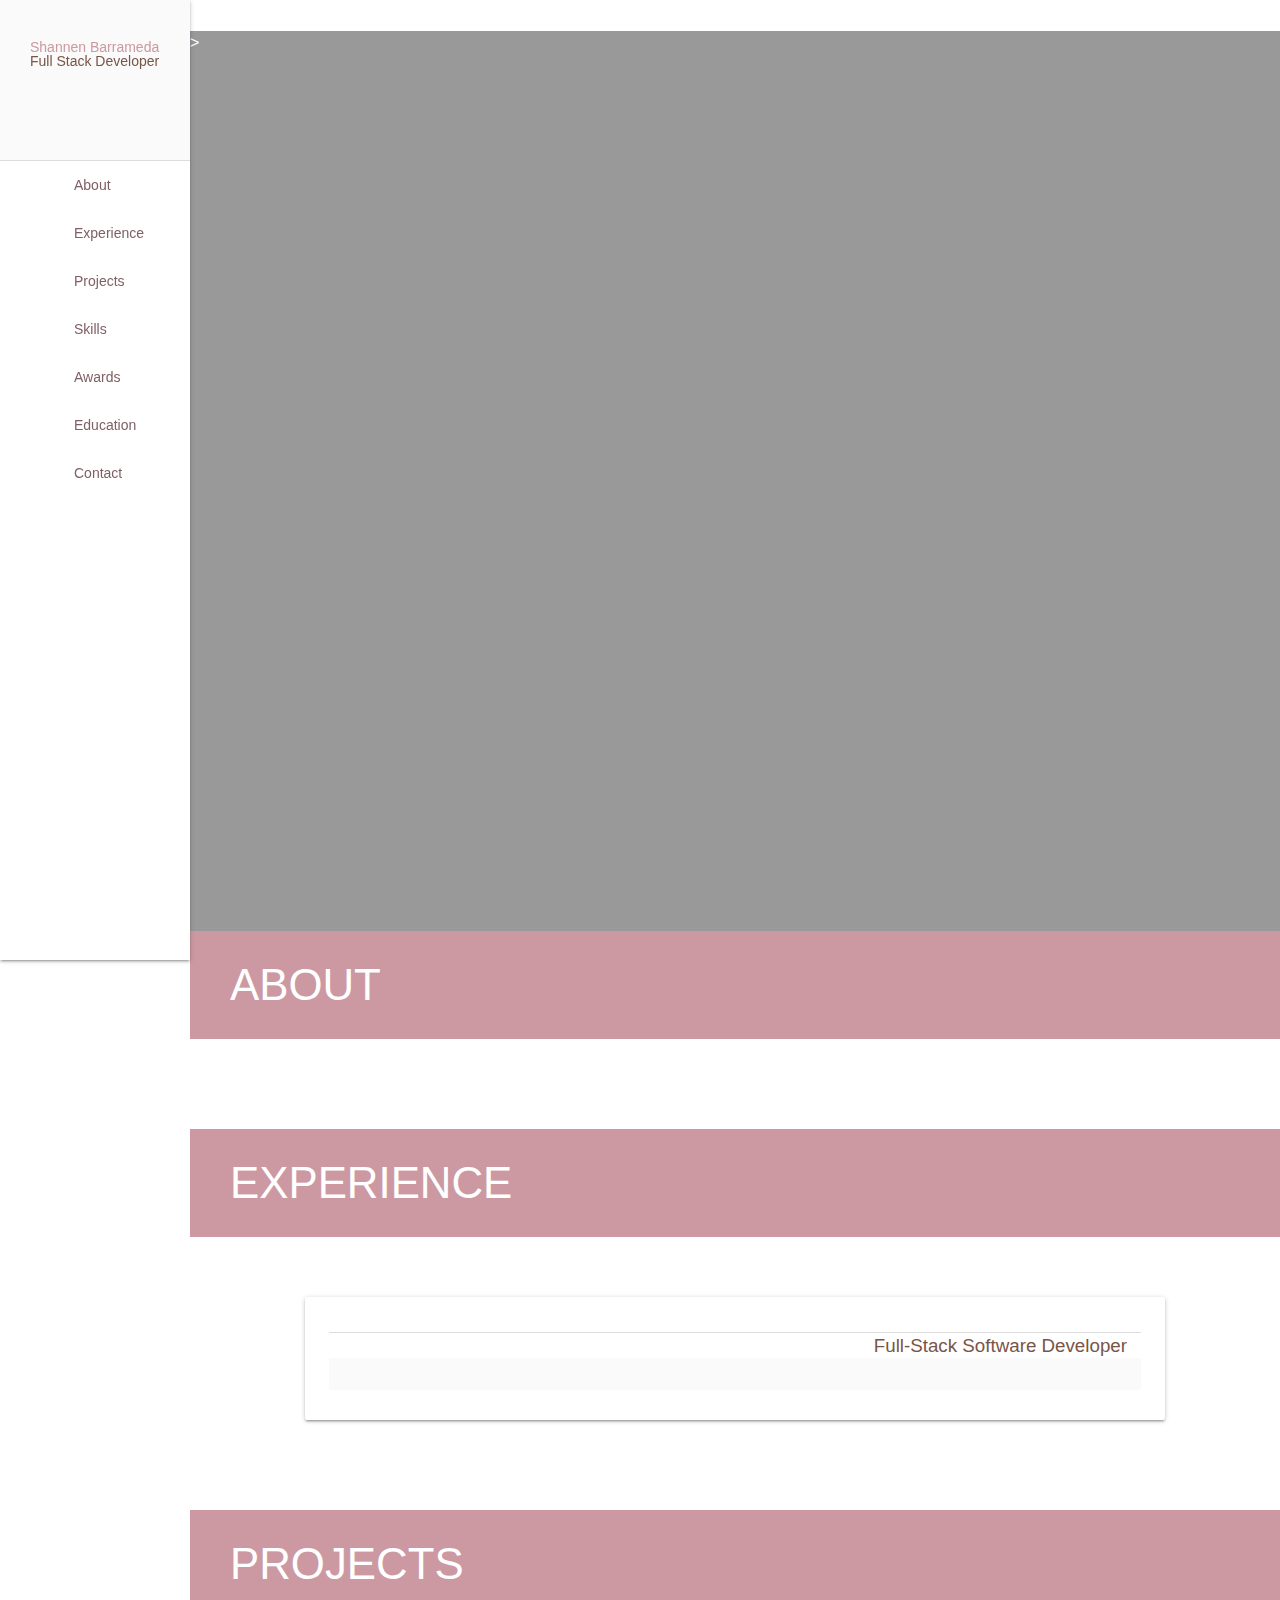
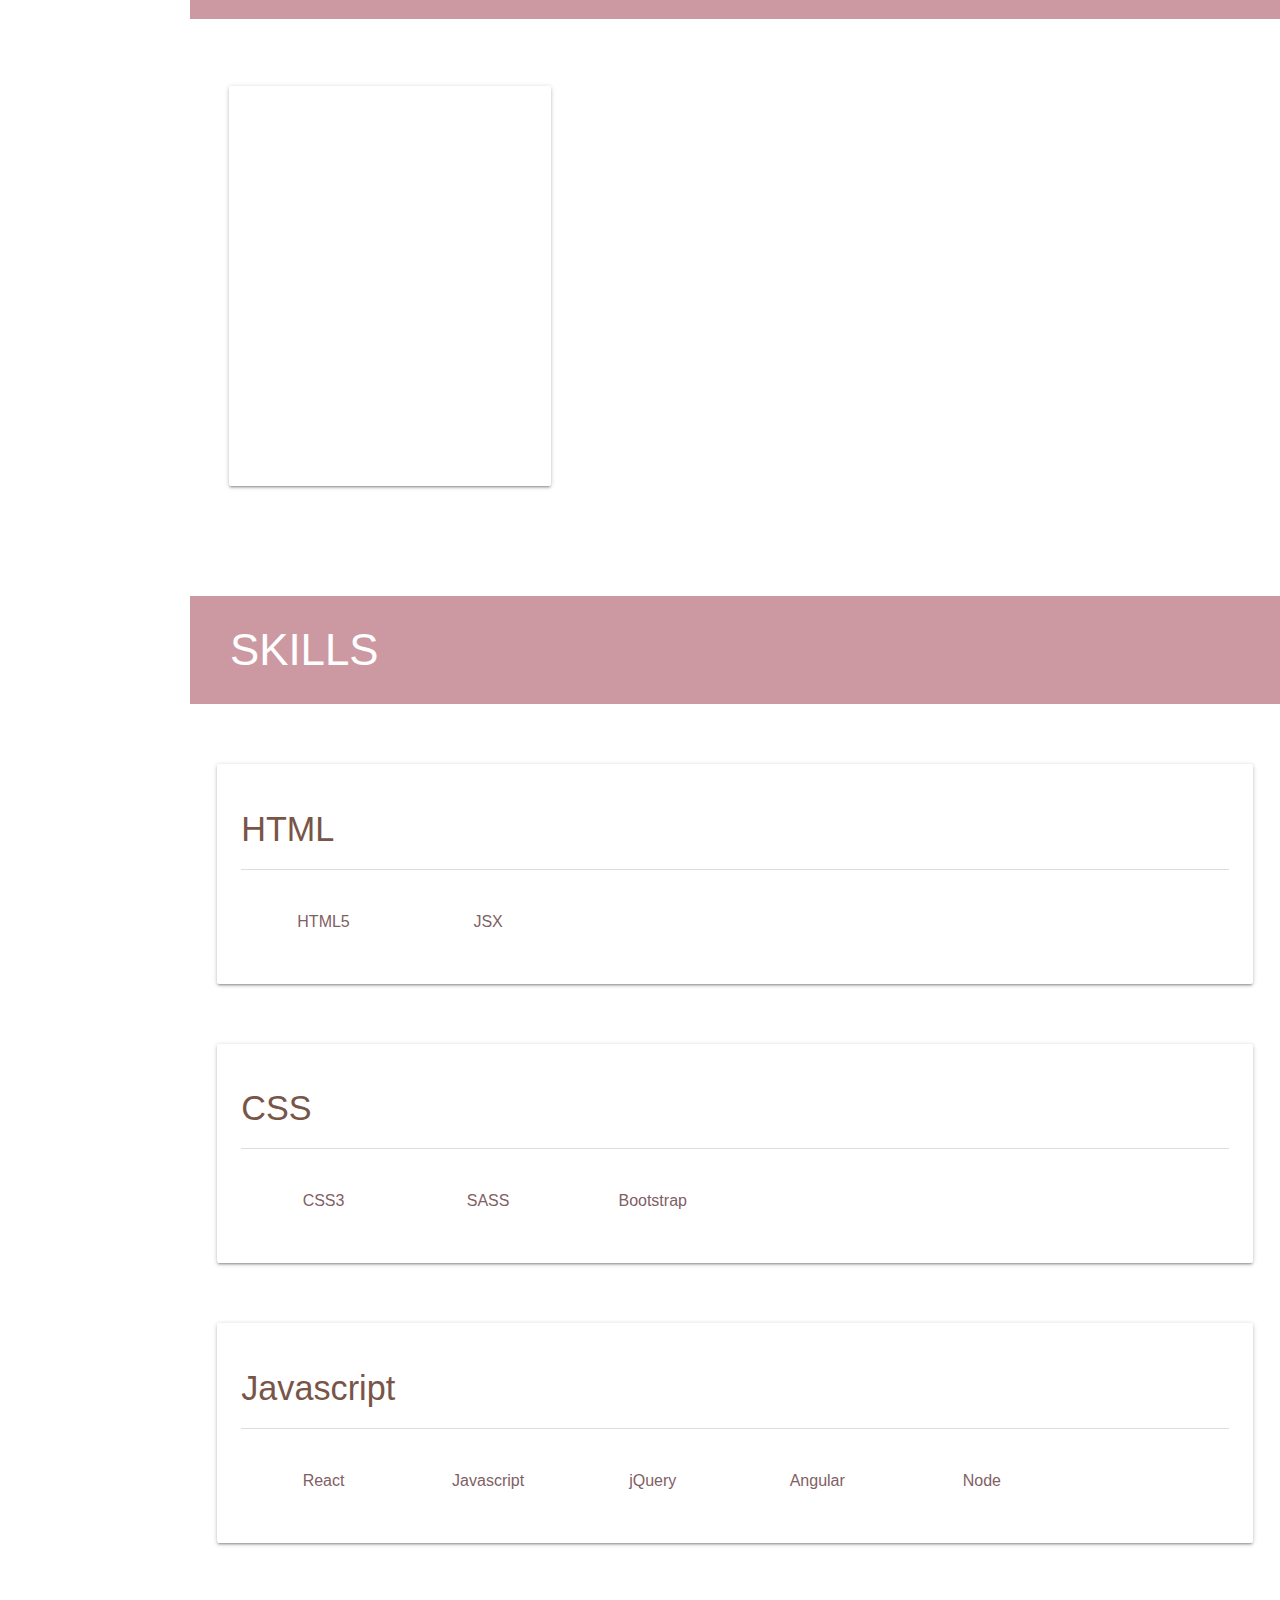
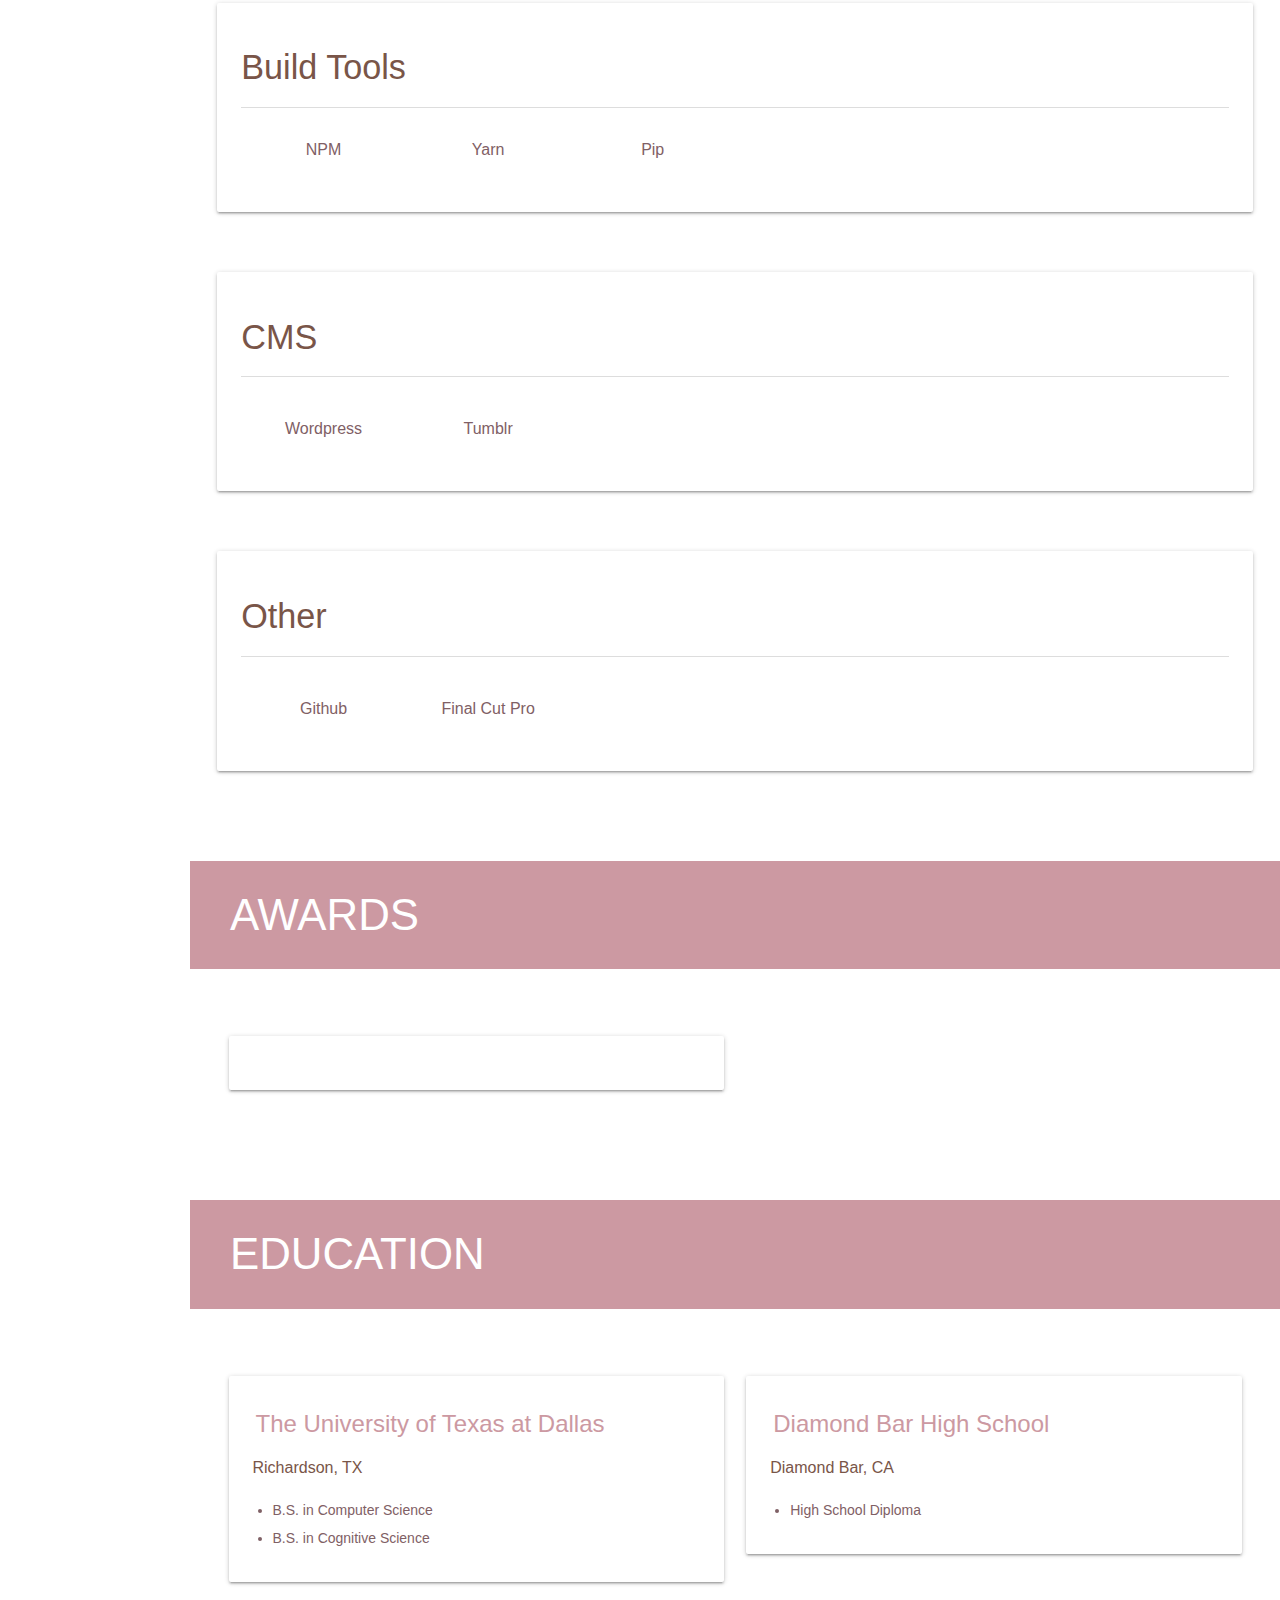
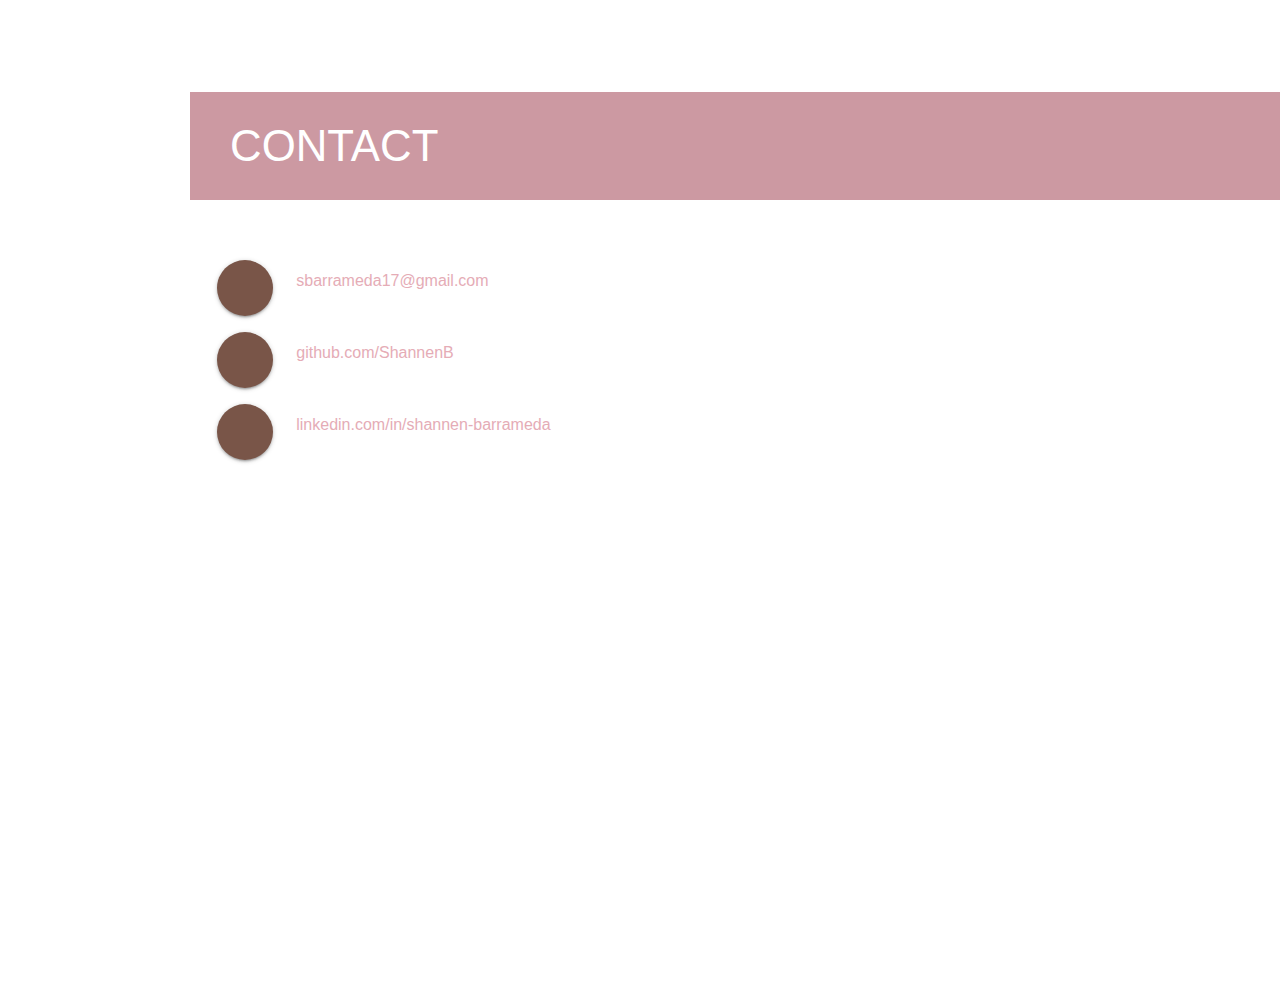
==== index.html @ f18ba818 "initial commit" ====
<!DOCTYPE html>
<html lang="en">
  <head>
    <meta charset="utf-8">
    <meta name="viewport" content="width=device-width initial-scale=1">
    <meta http-equiv="X-UA-Compatible" content="IE=edge">
    <!-- Materialize - Compiled and minified CSS-->
    <link rel="stylesheet" href="https://cdnjs.cloudflare.com/ajax/libs/materialize/1.0.0/css/materialize.min.css">
    <link href="https://fonts.googleapis.com/icon?family=Material+Icons" rel="stylesheet">
    <!-- Font Awesome Icon - CSS-->
    <script src="https://kit.fontawesome.com/8266e77d59.js"></script>
    <!-- Custom Styles-->
    <link rel="stylesheet" href="static/css/styles.css">
    <title>Shannen Barrameda | Full Stack Developer</title>
    <!-- Open Graph-->
    <meta property="og:locale" content="en_US">
    <meta property="og:type" content="website">
    <meta property="og:title" content="Shannen Barrameda | Full Stack Developer">
    <meta property="og:description" content="Welcome!">
    <meta property="og:url" content="shanb.me">
    <meta property="og:site_name" content="Shannen Barrameda | Full Stack Developer">
    <meta property="article:publisher" content="andrewborstein.com">
    <meta property="og:image" content="">
    <meta name="author" content="Shannen Barrameda">
    <meta name="description" content="Welcome!">
    <link rel="apple-touch-icon" sizes="57x57" href="static/img/favicon/apple-icon-57x57.png">
    <link rel="apple-touch-icon" sizes="60x60" href="static/img/favicon/apple-icon-60x60.png">
    <link rel="apple-touch-icon" sizes="72x72" href="static/img/favicon/apple-icon-72x72.png">
    <link rel="apple-touch-icon" sizes="76x76" href="static/img/favicon/apple-icon-76x76.png">
    <link rel="apple-touch-icon" sizes="114x114" href="static/img/favicon/apple-icon-114x114.png">
    <link rel="apple-touch-icon" sizes="120x120" href="static/img/favicon/apple-icon-120x120.png">
    <link rel="apple-touch-icon" sizes="144x144" href="static/img/favicon/apple-icon-144x144.png">
    <link rel="apple-touch-icon" sizes="152x152" href="static/img/favicon/apple-icon-152x152.png">
    <link rel="apple-touch-icon" sizes="180x180" href="static/img/favicon/apple-icon-180x180.png">
    <link rel="icon" type="image/png" sizes="192x192" href="static/img/favicon/android-icon-192x192.png">
    <link rel="icon" type="image/png" sizes="32x32" href="static/img/favicon/favicon-32x32.png">
    <link rel="icon" type="image/png" sizes="96x96" href="static/img/favicon/favicon-96x96.png">
    <link rel="icon" type="image/png" sizes="16x16" href="static/img/favicon/favicon-16x16.png">
    <link rel="manifest" href="static/img/favicon/manifest.json">
    <script src="https://cdnjs.cloudflare.com/ajax/libs/materialize/1.0.0/js/materialize.min.js"></script>
    <meta name="msapplication-TileColor" content="#ffffff">
    <meta name="msapplication-TileImage" content="static/img/favicon/ms-icon-144x144.png">
    <meta name="theme-color" content="#ffffff">
    <!--if lt IE 9script(src='//html5shim.googlecode.com/svn/trunk/html5.js')
    -->
    <meta name="robots" content="index, follow">
    <script>
        window.location.replace("#main");
    </script>
    
    <script>
      (function(i,s,o,g,r,a,m){i['GoogleAnalyticsObject']=r;i[r]=i[r]||function(){
      (i[r].q=i[r].q||[]).push(arguments)},i[r].l=1*new Date();a=s.createElement(o),
      m=s.getElementsByTagName(o)[0];a.async=1;a.src=g;m.parentNode.insertBefore(a,m)
      })(window,document,'script','//www.google-analytics.com/analytics.js','ga');
      ga('create', 'UA-39096633-2', 'auto');
      ga('send', 'pageview');
    </script>
    <meta name="google-site-verification" content="-3F1R8ekDXe8XFfCi7eIVfXOSWqlp_pWNQX2dfgKD4Y">
  </head>
  <body>
    <!-- Navigation Menu-->
    <nav class="hide-on-small-only">
      
      <ul id="slide-out" class="side-nav fixed sidenav sidenav-fixed" >
          <li class="logo"><a id="logo-container" aria-label="Navigate to the beginning of the page" href="#intro" class="brand-logo teal-text">
              <h1>Shannen Barrameda<span class="brown-text light">Full Stack Developer</span></h1></a></li>
        <li class="bold"><a href="#about"><i class="far fa-user"></i>About</a></li>
        <li class="bold"><a href="#experience"><i class="fas fa-briefcase"></i>Experience</a></li>
        <li><a href="#projects"><i class="fas fa-tasks"></i>Projects</a></li>
        <li><a href="#skills"><i class="fas fa-thumbtack"></i>Skills</a></li>
        <li><a href="#awards"><i class="fas fa-award"></i>Awards</a></li>
        <li><a href="#education"><i class="fas fa-school"></i>Education</a></li>
        <li><a href="#contact"><i class="far fa-address-book"></i>Contact</a></li>
      </ul>
    </nav>
    <a href="#" data-target="slide-out" class="sidenav-trigger"><i class="material-icons">menu</i></a>
    <!-- Main Content-->
    
    <main>
      <section id="intro" class="section scrollspy full-height">
        <div class="overlay"></div>
        <div class="container">
         >
          
        </div>
      </section>
      <section id="about" class="section scrollspy">
        <h3 class="page-title white-text teal">About</h3>
        <div class="container flow-text">
          <blockquote>
            <h2></h2>
          </blockquote>
          
         
        </div>
      </section>
      <section id="experience" class="section scrollspy">
        <h3 class="page-title white-text teal">Experience</h3>
        <div class="container">
          <div class="card">
            <div class="card-content">
              <div class="row">
                <div class="col s12 m2"></div>
                <div class="col s12 m10">
                  
                </div>
              </div>
              <div class="role brown-text">Full-Stack Software Developer</div>
              <p><em class="grey-text"></em></p>
              
            <div class="card-action"><span></span></div>
          </div>
          
         </div>
        </div>
      </section>
      <section id="projects" class="section scrollspy">
        <h3 class="page-title white-text teal">Projects</h3>
        <div class="container">
          <div class="row">
            <!-- Interpol8r-->
            <div class="col s12 m6 l4">
              <div class="card medium">
                <div class="card-image waves-effect waves-block waves-light"></div>
                <div class="card-content"><span class="card-title activator teal-text hoverline"><i class="mdi-navigation-more-vert right"></i></span>
                 
                </div>
                <div class="card-reveal"><span class="card-title brown-text">Accomplishments<i class="mdi-navigation-close right"></i></span>
                  
                  <div class="card-action"></div>
                </div>
              </div>
            </div>
            <!-- BlogSpire-->
            </div>
        </div>
      </section>
      <section id="skills" class="section scrollspy">
        <h3 class="page-title white-text teal">Skills</h3>
        <div class="container">
          <div class="card">
            <div class="card-content">
              <h4 class="brown-text light">HTML</h4>
              <div class="row text-center">
                <div class="col s4 m2"><img alt="" src="static/img/html5.png" class="responsive-img">HTML5</div>
                <div class="col s4 m2"><img alt="" src="static/img/react.png" class="responsive-img">JSX</div>
                
              </div>
            </div>
          </div>
          <div class="card">
            <div class="card-content">
              <h4 class="brown-text light">CSS</h4>
              <div class="row text-center">
                <div class="col s4 m2"><img alt="" src="static/img/css3.png" class="responsive-img">CSS3</div>
                <div class="col s4 m2"><img alt="" src="static/img/sass.png" class="responsive-img">SASS</div>
                <div class="col s4 m2"><img alt="" src="static/img/bootstrap.png" class="responsive-img">Bootstrap</div>
                <!-- <div class="col s4 m2"><img alt="" src="static/img/foundation.png" class="responsive-img">Foundation</div> -->
                <!-- <div class="col s4 m2"><img alt="" src="static/img/materialize.png" class="responsive-img">Materialize</div> -->
              </div>
            </div>
          </div>
          <div class="card">
            <div class="card-content">
              <h4 class="brown-text light">Javascript</h4>
              <div class="row text-center">
                <div class="col s4 m2"><img alt="" src="static/img/react.png" class="responsive-img">React</div>
                <div class="col s4 m2"><img alt="" src="static/img/javascript.png" class="responsive-img">Javascript</div>
                <div class="col s4 m2"><img alt="" src="static/img/jquery.png" class="responsive-img">jQuery</div>
                <div class="col s4 m2"><img alt="" src="static/img/angular.png" class="responsive-img">Angular</div>
                <div class="col s4 m2"><img alt="" src="static/img/nodejs.png" class="responsive-img">Node</div>
              </div>
            </div>
          </div>
          <div class="card">
            <div class="card-content">
              <h4 class="brown-text light">Build Tools</h4>
              <div class="row text-center">
                <div class="col s4 m2">NPM</div>
                <div class="col s4 m2">Yarn</div>
                <div class="col s4 m2">Pip</div>

              </div>
            </div>
          </div>
          <div class="card">
            <div class="card-content">
              <h4 class="brown-text light">CMS</h4>
              <div class="row text-center">
                <div class="col s4 m2"><img alt="" src="static/img/wordpress.png" class="responsive-img">Wordpress</div>
                <div class="col s4 m2"><img alt="" src="static/img/tumblr.png" class="responsive-img">Tumblr</div>
                <!-- <div class="col s4 m2"><img alt="" src="static/img/squarespace.png" class="responsive-img">Squarespace</div> -->
              </div>
            </div>
          </div>
          <div class="card">
            <div class="card-content">
              <h4 class="brown-text light">Other</h4>
              <div class="row text-center">
                <div class="col s4 m2"><img alt="" src="static/img/github.png" class="responsive-img">Github</div>
                <!-- <div class="col s4 m2"><img alt="" src="static/img/heroku.png" class="responsive-img">Heroku</div>
                <div class="col s4 m2"><img alt="" src="static/img/photoshop.png" class="responsive-img">Photoshop</div> -->
                <div class="col s4 m2"><img alt="" src="static/img/fcpx.png" class="responsive-img">Final Cut Pro</div>
              </div>
            </div>
          </div>
        </div>
      </section>
      <section id="awards" class="section scrollspy">
        <h3 class="page-title white-text teal">Awards</h3>
        <div class="container">
          <div class="row">
            <div class="col s12 m6">
              <div class="card">
                <div class="card-content">
                  
                </div>
              </div>
            </div>
          </div>
        </div>
      </section>
      <section id="education" class="section scrollspy">
        <h3 class="page-title white-text teal">Education</h3>
        <div class="container">
          <div class="row">
            <div class="col s12 m6">
              <div class="card">
                <div class="card-content">
                  <p><span class="card-title"><a href="http://utdallas.edu" class="teal-text hoverline">The University of Texas at Dallas</a></span></p>
                  <p class="brown-text"> Richardson, TX </p>
                  <ul>
                    <li>B.S. in Computer Science</li>
                    <li>B.S. in Cognitive Science</li>
                  </ul>
                </div>
              </div>
            </div>
            <div class="col s12 m6">
              <div class="card">
                <div class="card-content">
                  <p><span class="card-title"><a href="http://dbhs.org" class="teal-text hoverline">Diamond Bar High School</a></span></p>
                  <p class="brown-text"> Diamond Bar, CA </p>
                  <ul>
                    <li>High School Diploma</li>
                  </ul>
                </div>
              </div>
            </div>
          </div>
        </div>
      </section>
      <section id="contact" class="section scrollspy full-height">
        <h3 class="page-title white-text teal">Contact</h3>
        <div class="container">
          <p><a aria-label="Email Shannen" href="mailto:sbarrameda17@gmail.com" data-position="top" data-tooltip="Email Shannen" class="btn-floating btn-large waves-effect waves-light brown tooltipped"><i class="fa fa-envelope"></i><a alt="" href="mailto:andrew@andrewborstein.com" class="hoverline">sbarrameda17@gmail.com</a></a></p>
          <p><a aria-label="View Shannen GitHub" href="http://github.com/ShannenB" target="_blank" data-position="top" data-tooltip="View Shannen on GitHub" class="btn-floating btn-large waves-effect waves-light brown tooltipped"><i class="fab fa-github"></i><a alt="" href="http://github.com/andrewborstein" class="hoverline">github.com/ShannenB</a></a></p>
          <p><a aria-label="View Shannen LinkedIn" href="http://linkedin.com/in/shannen-barrameda" target="_blank" data-position="top" data-tooltip="View Shannen on LinkedIn" class="btn-floating btn-large waves-effect waves-light brown tooltipped"><i class="fab fa-linkedin"></i><a alt="" href="http://linkedin.com/in/andrewborstein" class="hoverline">linkedin.com/in/shannen-barrameda</a></a></p>
        </div>
      </section>
    </main>
    <!-- jQuery-->
    <script src="https://ajax.googleapis.com/ajax/libs/jquery/1.11.2/jquery.min.js"></script>
    <!-- Materialize - Compiled and minified JavaScript-->
    <script src="https://cdnjs.cloudflare.com/ajax/libs/materialize/0.95.3/js/materialize.min.js"></script>
    <script>
      // Materialize - Initializers
      $(document).ready(function(){
        $('.scrollspy').scrollSpy();
        // Initialize collapse button
        $(".button-collapse").sideNav({
            menuWidth: 190, // Default is 240
            edge: 'left', // Choose the horizontal origin
            closeOnClick: true // Closes side-nav on <a> clicks, useful for Angular/Meteor
          }
        );
      });
    </script>

  </body>
</html>
---- static/css/styles.css ----
div.background {
    background-color: #193c6d;
    filter: progid: DXImageTransform.Microsoft.gradient(gradientType=1, startColorstr='#003073', endColorstr='#029797');
    background-image: url(img.alicdn.com/tps/TB1d.u8MXXXXXXuXFXXXXXXXXXX-1900-790.jpg);
    background-size: 100%;
    background-image: -webkit-gradient(linear, 0 0, 100% 100%, color-stop(0, #003073), color-stop(100%, #029797));
    background-image: -webkit-linear-gradient(135deg, #003073, #029797);
    background-image: -moz-linear-gradient(45deg, #003073, #029797);
    background-image: -ms-linear-gradient(45deg, #003073 0, #029797 100%);
    background-image: -o-linear-gradient(45deg, #003073, #029797);
    background-image: linear-gradient(135deg, #003073, #029797);
    text-align: center;
    margin: 0px;
    overflow: hidden;
}
body {
	color: #7f6065;
	font-size: 16px;
}
a {
	color: #e5acb6;
}
blockquote {
	border-left: 5px solid #795548;
	color: #795548;
	font-size: 125%;
	font-weight: 400;
	margin: 20px 0;
	padding-left: 1.5rem;
}
blockquote * {
  font-size: inherit;
  line-height: inherit;
}
.text-center {
	text-align: center;
}
nav {
	background: white;
	box-shadow: none;
	height: 0;
}
nav i {
	padding: 0 15px;
	position: relative;
	top: 5px;
}
main {
	background: url(../../static/img/bg.png) repeat;
	padding-left: 190px;
}
ul.side-nav {
	width: 190px;
}
ul.side-nav li {
	padding: 0;
	

}

ul.side-nav.fixed a {
	box-sizing: content-box;
	color: #7f6065;
	display: inline;
	line-height: 100%;
	padding: 10px 0 12px;
}
ul.table-of-contents li.logo a.active,
ul.table-of-contents li.logo a:hover {
	border: none;
	font-weight: 200;
}
ul.side-nav.fixed li.logo {
	background-color: #fafafa;
	border-bottom: 1px solid #ddd;
	box-sizing: content-box;
	min-height: 90px;
	padding: 30px 30px 40px;
}
ul.side-nav.fixed li.logo a {
	font-weight: 200;
	line-height: 100%;
}
ul.table-of-contents li:not(.logo) a.active,
ul.table-of-contents li:not(.logo) a:hover {
	background-color: #fafafa;
	border-left: 3px solid ;
}
ul.side-nav.fixed.table-of-contents li:not(.logo) a span,
ul#slide-out li:not(.logo) a span {
	color: #7f6065 !important;
}
li.logo span {
	display: block;
	font-size: 14px;
}
.brand-logo h1 {
	font-size: inherit;
  line-height: inherit;
  margin: inherit;
  font-weight: inherit;
}
.container {
	width: 95%
}
.sidenav li>a>i{
	margin: 0 10px 0 10px;
}
h3 {
	font-weight: 200;
	margin-bottom: 60px;
	margin-top: 0;
	padding: 30px 40px;
	text-transform: uppercase;
}
.section {
	padding-bottom: 30px;
	padding-top: 0;
	position: relative;
}
.full-height {
	height: 100vh;
}
#intro.section {
	background: url(../../static/img/andrew-borstein-2a.jpg) no-repeat top center/cover;
	position: relative;
}
#intro.section .container {
	color: white;
	font-weight: 200;
	left: 0;
	position: absolute;
	top: 0;
}
#intro.section .container *:not(span) {
	font-weight: 300;
	line-height: 150%;
	padding: 0 30px;
	text-shadow: 1px 1px 5px rgba(0, 0, 0, 0.5);
}
#intro.section .underline {
	border-bottom: 5px solid #e5acb6;
}
#intro.section .teal {
	padding: 0 10px;
}
.overlay {
	background-color: rgba(0, 0, 0, 0.4);
	height: 100%;
	left: 0;
	position: absolute;
	top: 0;
	width: 100%;
}
.waves-effect.waves-blue .waves-ripple {
   /* The alpha value allows the text and background color
   of the button to still show through. */
    background-color: rgba(33, 150, 243, 0.2);
 }
.card {
	margin-bottom: 60px;
}
.card .role {
	font-size: 1.25rem;
  position: absolute;
  right: 38px;
  top: 35px;
}
.card li a {
	margin-right: 0;
	color: #7f6065;
	border-bottom: 2px solid #ffab40;
}
.card li a:hover {
	color: #7f6065;
	font-weight: 500;
}
.card .card-content {
	padding-bottom: 30px;
}
.card .card-content p {
	padding: 5px 0 0;
}
.card h5 {
  font-size: 1.5rem;
  margin-bottom: -0.5rem;
  margin-top: 2rem;
}
.card h6 {
  font-weight: 300;
  letter-spacing: 1px;
  margin-top: 2rem;
  text-transform: uppercase;
}
#experience .card-action {
	background-color: rgba(0,0,0,0.02);
	border: none;
}
#experience .card .col.s12.m2 a {
  display: block;
}
#experience .card .col.s12.m2 a img {
  max-height: 60px;
}
.card-action span {
	font-size: 85%;
	color: #666;
}
.card ul {
	margin-bottom: 0;
}
.card ul li {
	line-height: 200%;
	list-style-type: disc;
	margin-left: 24px;
}
.card ul li li {
  color: #666;
  font-size: 13px;
}
.card .card-title {
	font-size: 24px;
}
.card .card-content .card-title {
	line-height: 2.5rem
}
.card i.right {
  margin-left: 10px;
}
a.hoverline {
	border-bottom: 3px solid transparent !important;
	padding: 3px 3px 0 3px;
	transition: .25s all;
	-moz-transition: .25s all;
	-webkit-transition: .25s all;
}
a.hoverline:hover {
	border-bottom: 3px solid #e5acb6 !important;
}
#skills .card.large {
	height: 360px;
}
#skills h4 {
	border-bottom: 1px solid #ddd;
	margin-bottom: 30px;
	padding-bottom: 20px;
}
#skills .col img.responsive-img {
	margin: 0 auto;
	max-height: 100px;
	padding-bottom: 10px;
	text-align: center;
	vertical-align: middle;
  display: table-cell;
}
.card.large .card-content p {
	color: inherit;
	margin: 0;
	padding: 30px 0;
}
#experience .card-content .row {
  border-bottom: 1px solid #ddd;
  padding-bottom: 10px;
}
.card.large .card-image {
	height: 230px;
}
.card.large .card-content {
	height: auto;
}
.card.medium .card-image {
	height: 240px;
}
.card-action a.btn-floating {
	margin-bottom: 0;
}

#contact a:not(.btn-floating) {
	bottom: 6px;
	left: 20px;
	position: relative;
}
#experience .col.s12.m2 {
	text-align: center;
}
.fa-external-link:before {
  left: 3px;
  position: relative;
  top: 2px;
}
small { display: none;}
.grey-text {
	color: #666 !important;
}
.teal-text {
	color: #cc99a2 !important
}
.teal {
	background-color: #cc99a2 !important
}
@media (min-width: 1200px) {
	#experience .container {
		width: 860px
	}
}
@media (max-width: 1360px) {
	.card ul li {
		font-size: 14px;
		line-height: 200%;
		margin-left: 20px;
	}
}
@media (max-width: 1160px) {
	.card ul li {
		line-height: 150%;
	}
}
@media (max-width: 992px) {
	main {
		padding-left: 0px;
		padding-top: 64px;
	}
	ul.side-nav a {
	  line-height: 100%;
	  padding: 0;
	  width: 100%;
	}
	nav {
		background: #fff;
		height: 64px;
		position: absolute;
	}
	nav a.button-collapse,
	nav a.button-collapse i {
		color: #e5acb6;
		height: 56px;
		line-height: 56px;
	}
	h3 {
		padding: 20px 30px;
  	margin-bottom: 40px;
	}
	.container {
		margin:  0 auto;
	}

	nav.hide-on-large.only.trigger {
		display: block;
	  position: fixed;
	  top: 0;
	  z-index: 2;
	}
	nav.hide-on-small-only{
		display: none;
	}
	.name-title {
	  display: block;
	  height: 100%;
	  padding-top: 15px;
	  text-align: center;
	  width: 100%;
    position: absolute;
	}
	.name-title > span,
	.name-title > a {
    position: relative;
    line-height: 20px;
	}
	.name-title a {
    font-size: 22px;
    display: block;
	}
	.name-title span {
    display: block;
    font-size: 14px;
	}
	h3,
	.container {
    position: relative;
    top: 64px;
	}
	section#intro {
	    margin-bottom: -64px;
	}
	.card .role {
    position: relative;
    right: initial;
    top: initial;
	}
}
@media (max-width: 600px) {
	h2 {
	  font-size: 22px;
	  line-height: 200%;
	  margin: 30px 0 0;
	}
	#intro.section .container *:not(span) {
		padding: 0;
	}
	.card .card-content .card-title {
    font-size: 20px;
    line-height: 24px;
	}
	#experience span.card-title {
    text-align: center;
    display: block
	}
	#experience span.card-title a {
	   margin: 0;
	}
	i.mdi-navigation-close.right {
	  position: relative;
	  bottom: 35px;
	}
	#contact a:not(.btn-floating) {
    text-align: center;
    display: block;
    left: initial;
    bottom: initial;
	}
	#contact a.btn-floating.btn-large {
	    display: block;
	    text-align: center;
	    margin: 0 auto;
	}
	#intro.section {
		background-position-x: 30%;
	}
}
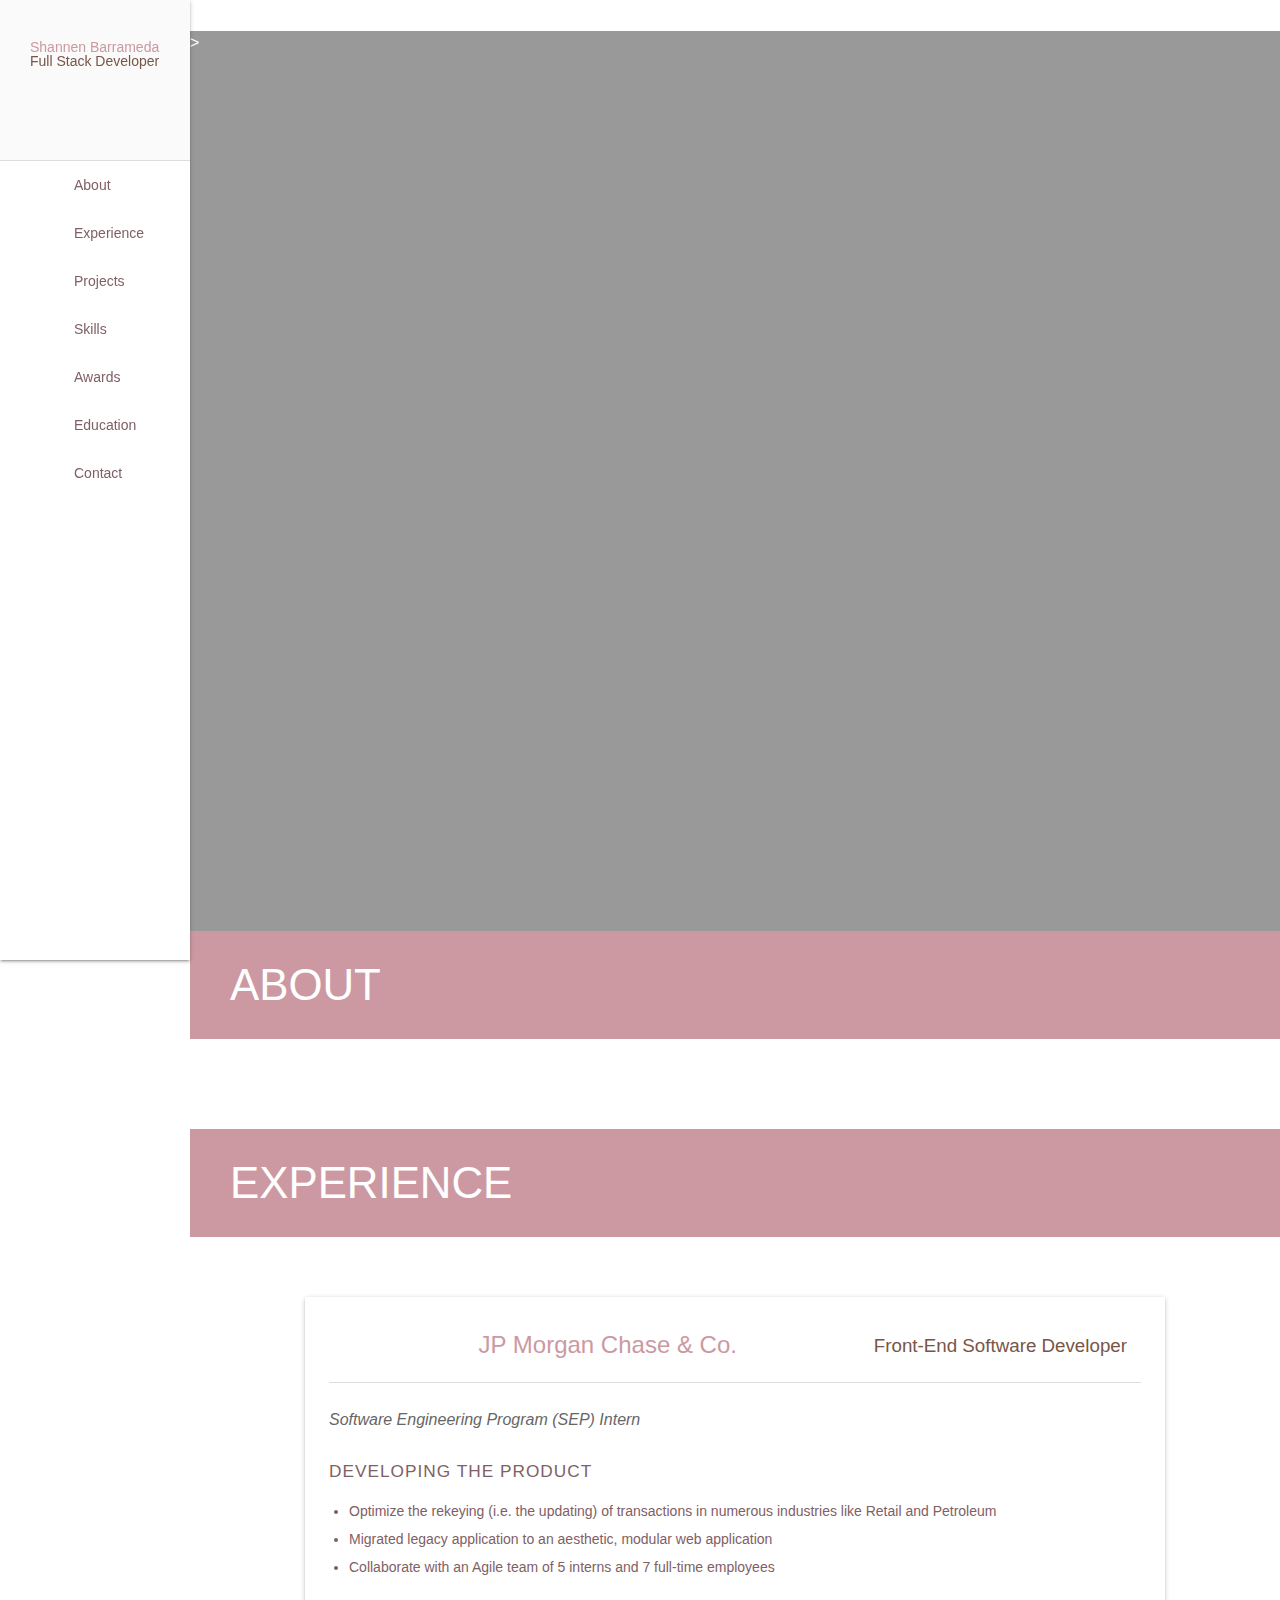
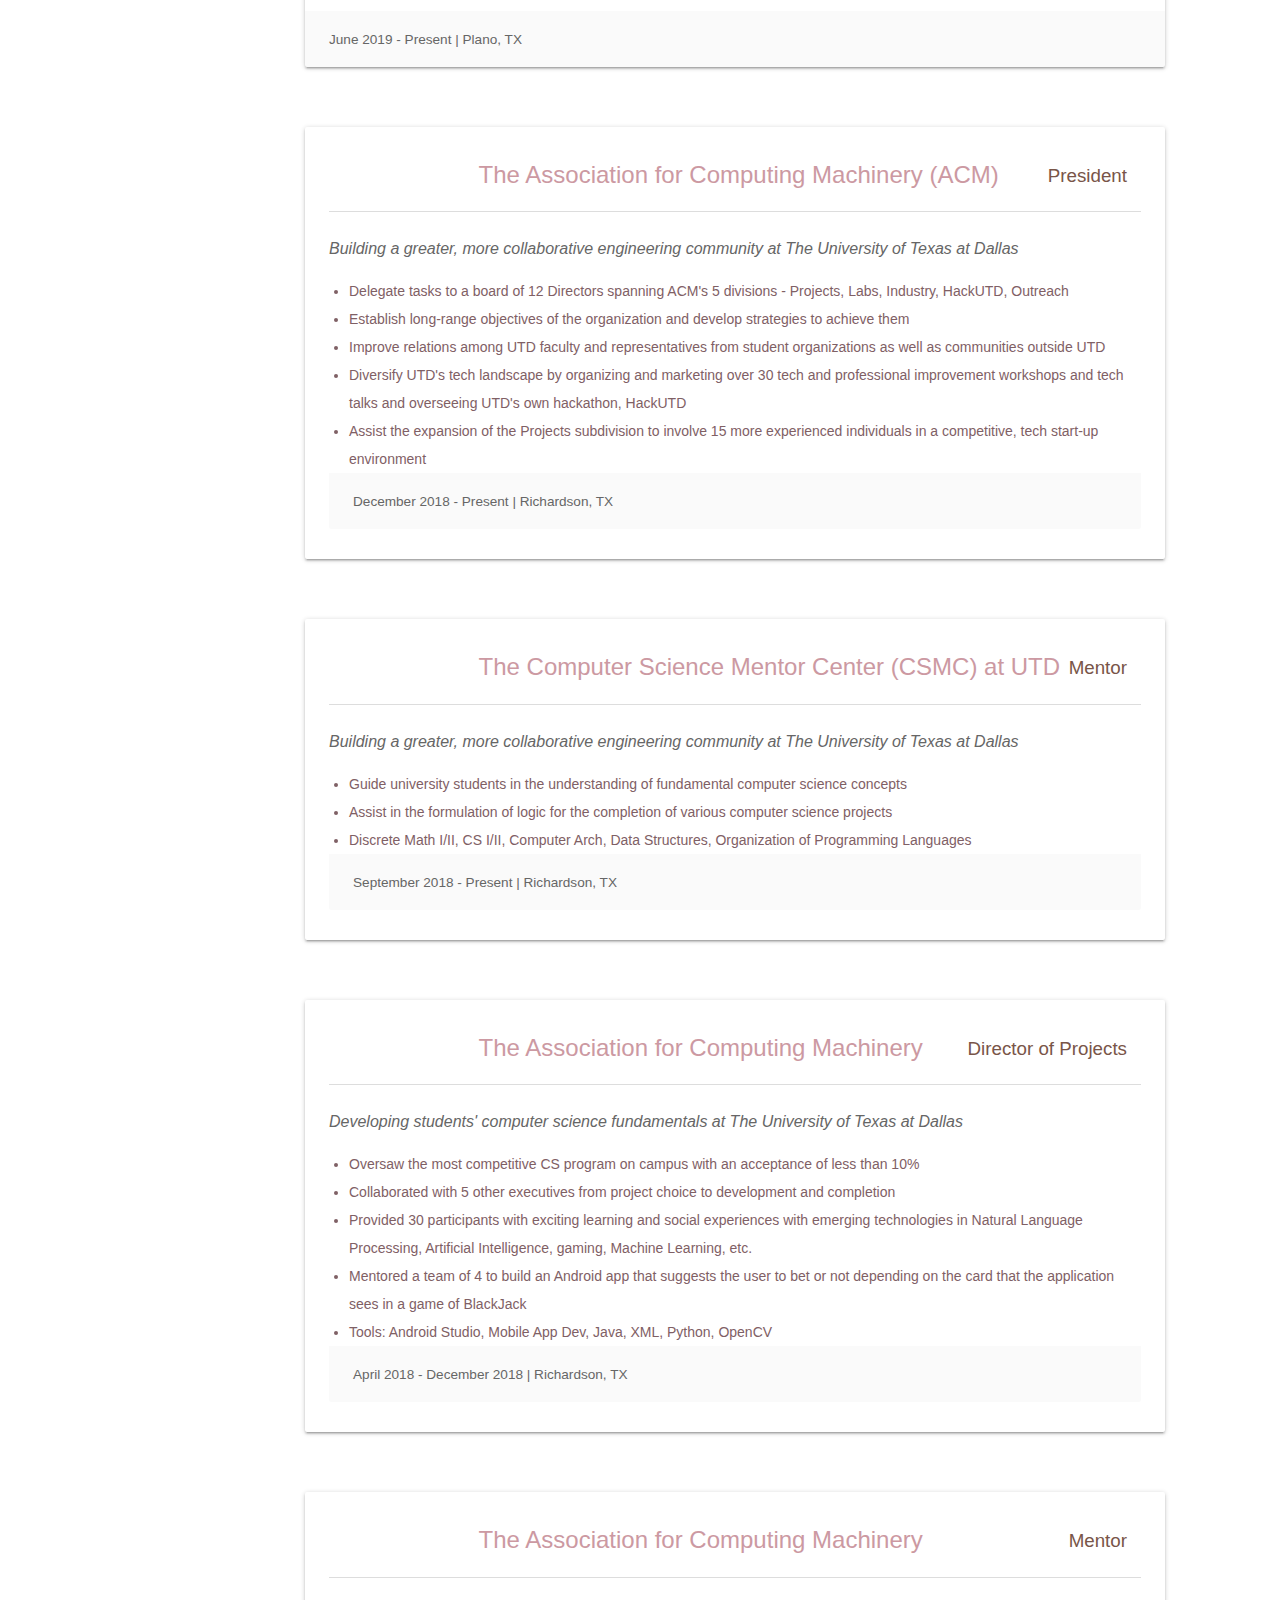
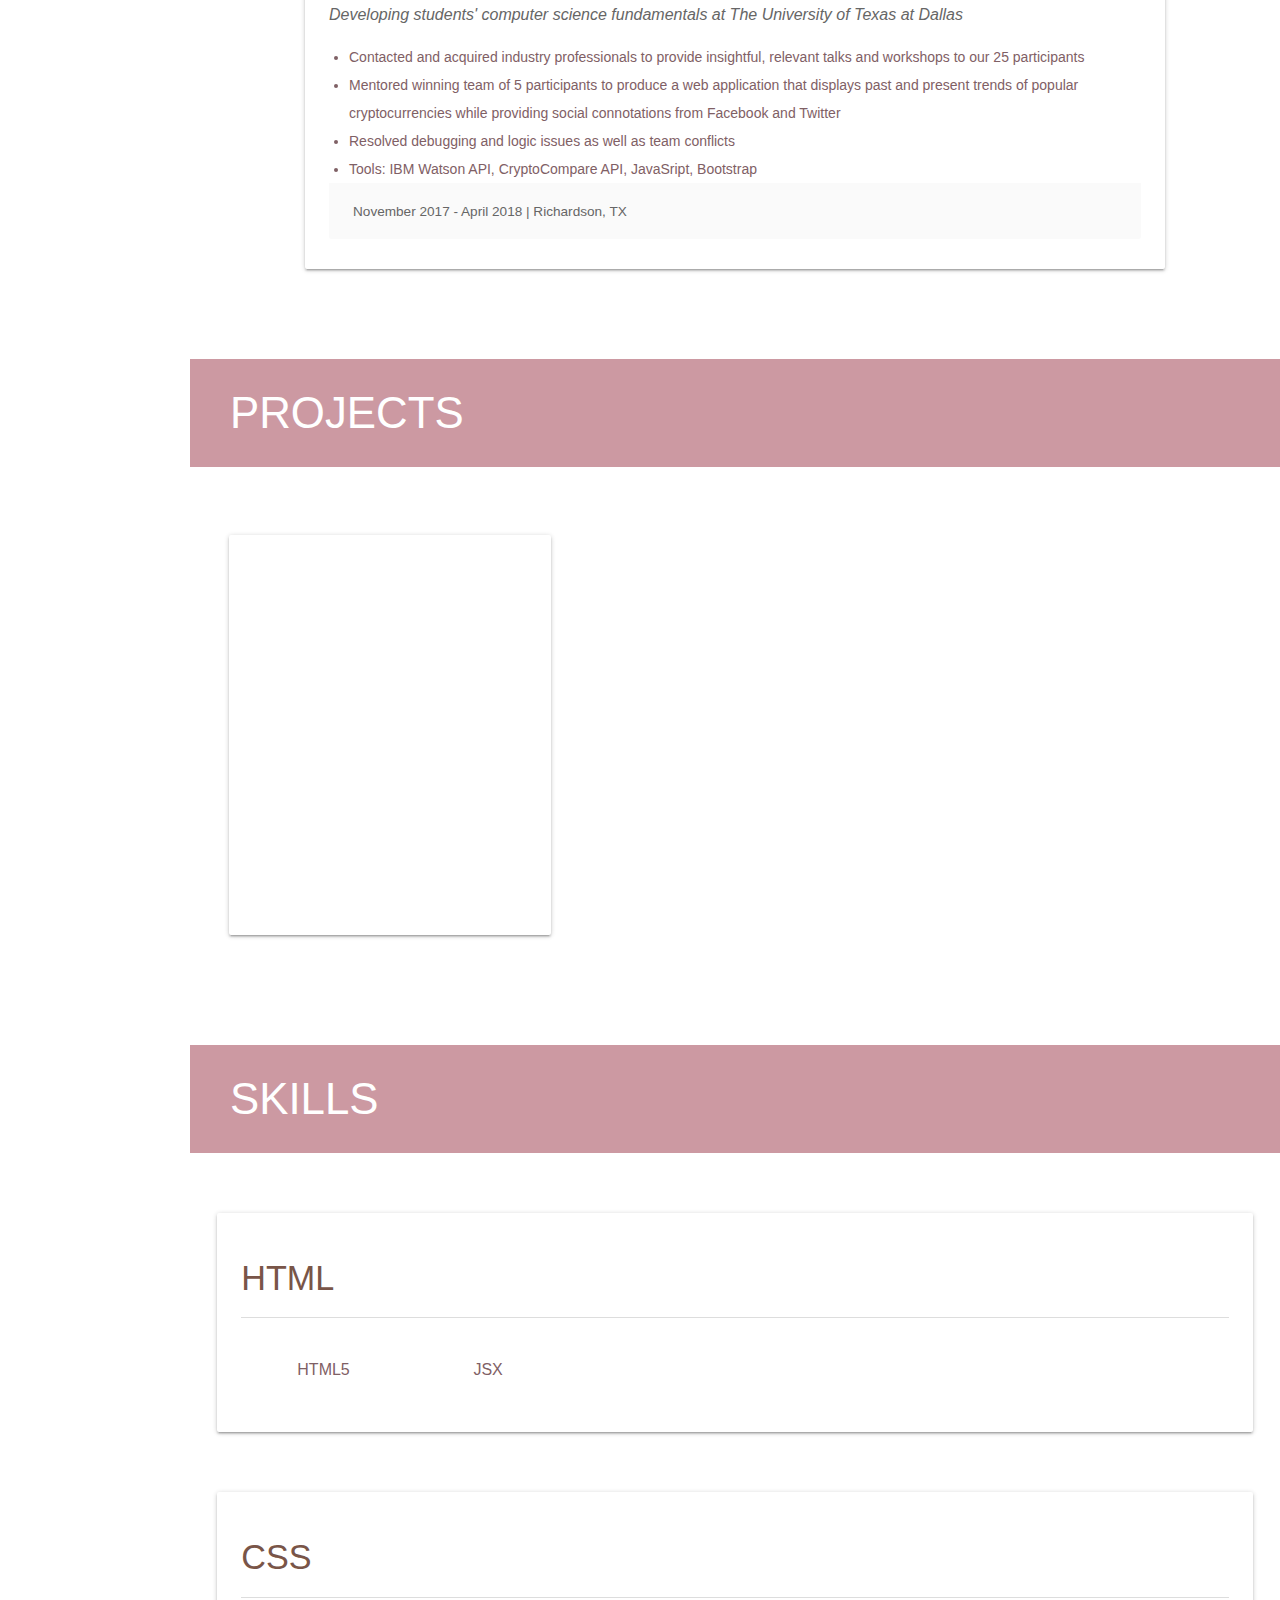
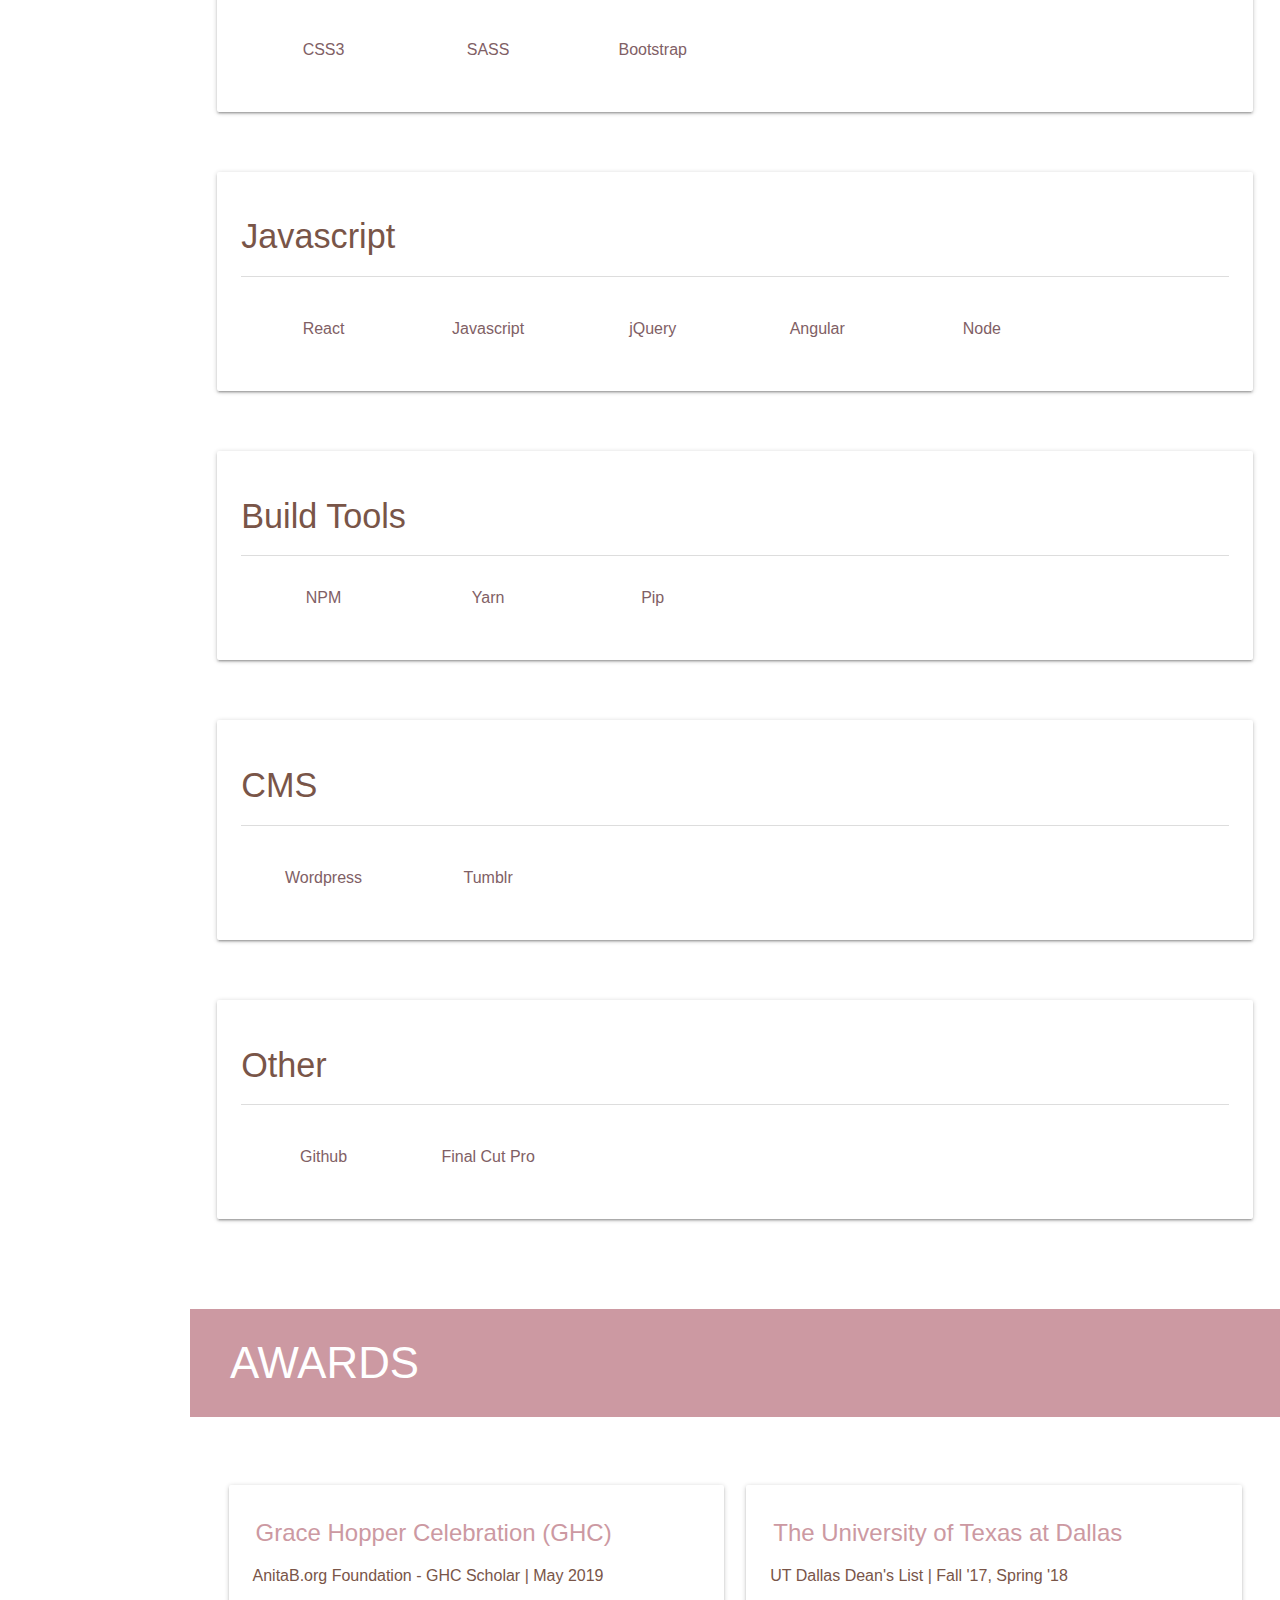
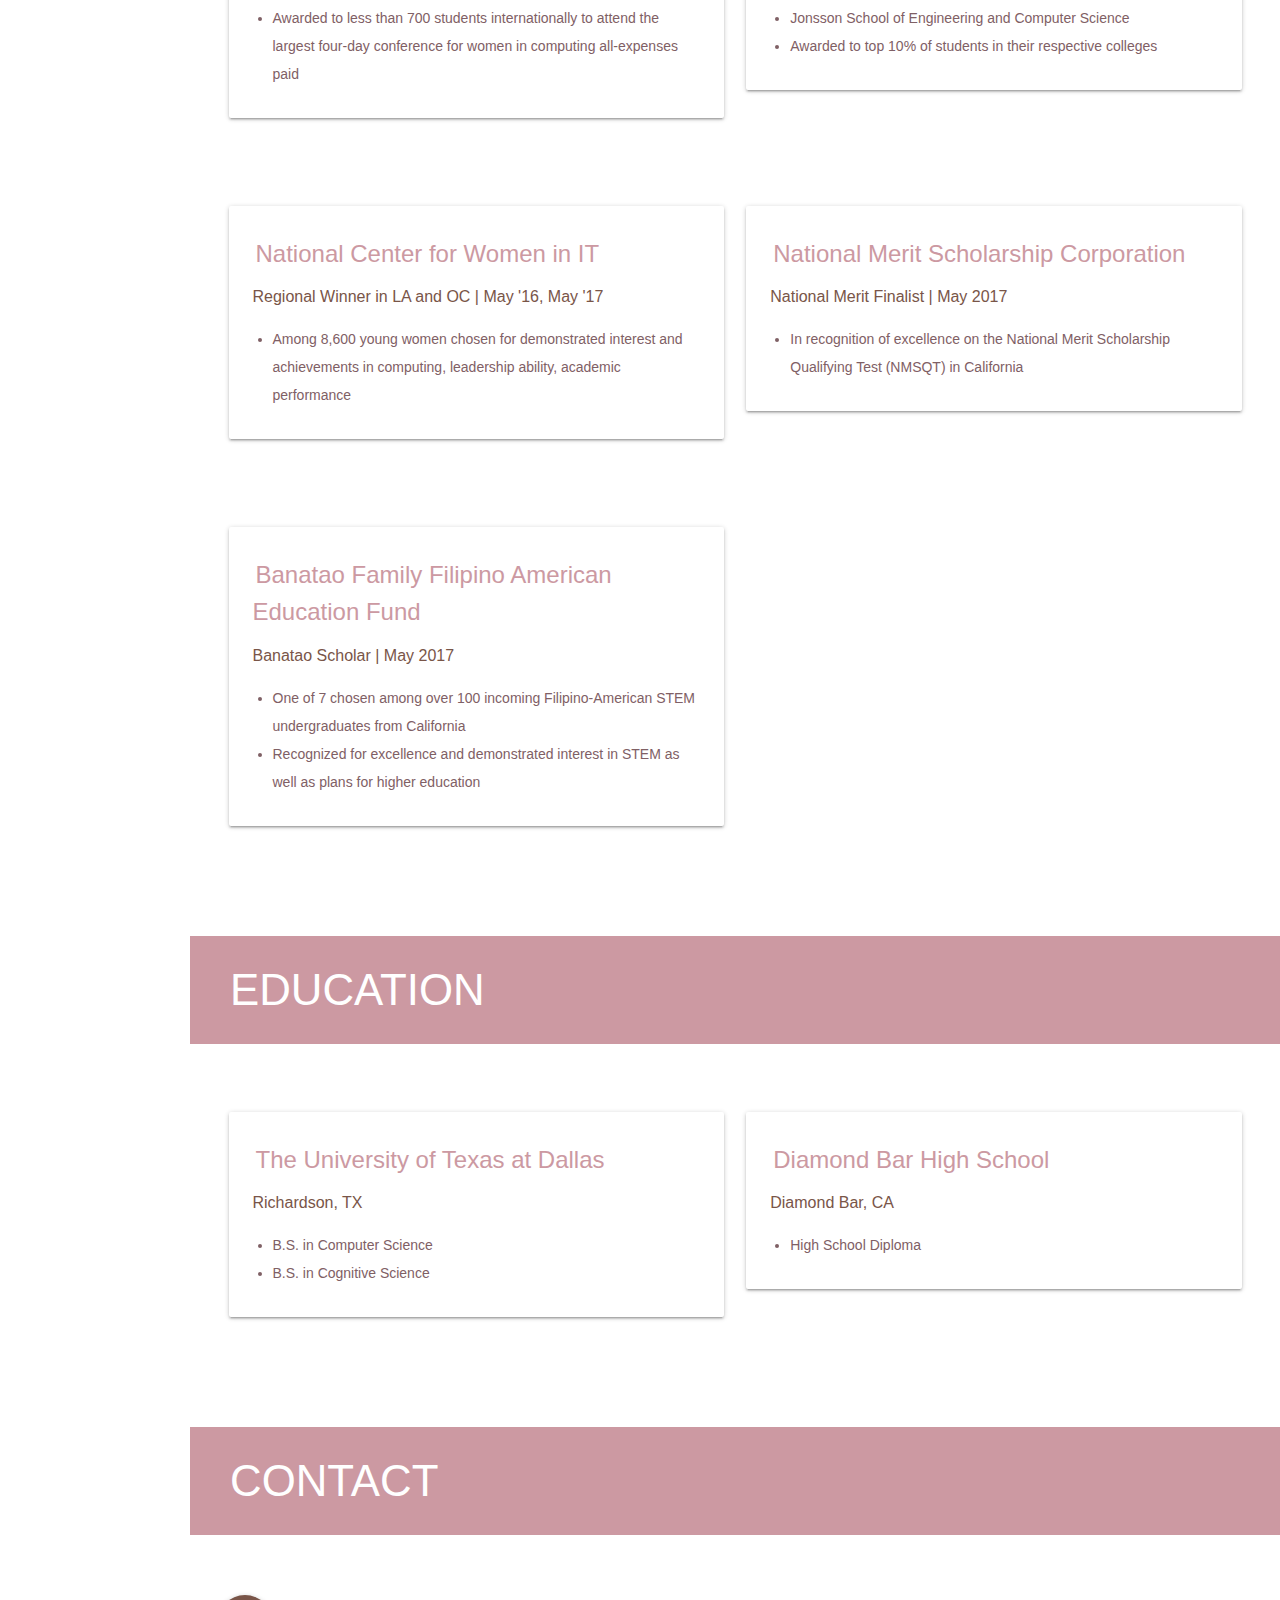
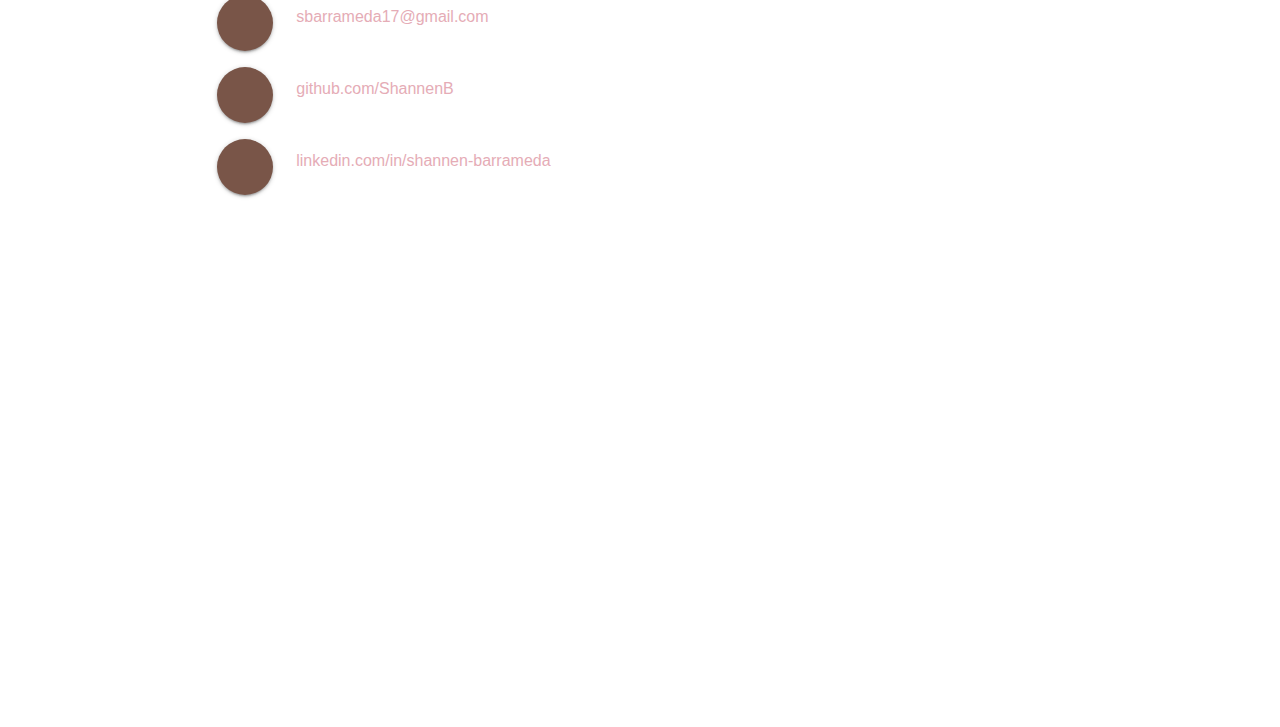
==== commit 25a2b016: "added experience, skills, awards, education, and contact" ====
--- a/index.html
+++ b/index.html
@@ -1,283 +1,478 @@
-
+<!-- credits to andrew borstein! -->
 <!DOCTYPE html>
 <html lang="en">
-  <head>
-    <meta charset="utf-8">
-    <meta name="viewport" content="width=device-width initial-scale=1">
-    <meta http-equiv="X-UA-Compatible" content="IE=edge">
-    <!-- Materialize - Compiled and minified CSS-->
-    <link rel="stylesheet" href="https://cdnjs.cloudflare.com/ajax/libs/materialize/1.0.0/css/materialize.min.css">
-    <link href="https://fonts.googleapis.com/icon?family=Material+Icons" rel="stylesheet">
-    <!-- Font Awesome Icon - CSS-->
-    <script src="https://kit.fontawesome.com/8266e77d59.js"></script>
-    <!-- Custom Styles-->
-    <link rel="stylesheet" href="static/css/styles.css">
-    <title>Shannen Barrameda | Full Stack Developer</title>
-    <!-- Open Graph-->
-    <meta property="og:locale" content="en_US">
-    <meta property="og:type" content="website">
-    <meta property="og:title" content="Shannen Barrameda | Full Stack Developer">
-    <meta property="og:description" content="Welcome!">
-    <meta property="og:url" content="shanb.me">
-    <meta property="og:site_name" content="Shannen Barrameda | Full Stack Developer">
-    <meta property="article:publisher" content="andrewborstein.com">
-    <meta property="og:image" content="">
-    <meta name="author" content="Shannen Barrameda">
-    <meta name="description" content="Welcome!">
-    <link rel="apple-touch-icon" sizes="57x57" href="static/img/favicon/apple-icon-57x57.png">
-    <link rel="apple-touch-icon" sizes="60x60" href="static/img/favicon/apple-icon-60x60.png">
-    <link rel="apple-touch-icon" sizes="72x72" href="static/img/favicon/apple-icon-72x72.png">
-    <link rel="apple-touch-icon" sizes="76x76" href="static/img/favicon/apple-icon-76x76.png">
-    <link rel="apple-touch-icon" sizes="114x114" href="static/img/favicon/apple-icon-114x114.png">
-    <link rel="apple-touch-icon" sizes="120x120" href="static/img/favicon/apple-icon-120x120.png">
-    <link rel="apple-touch-icon" sizes="144x144" href="static/img/favicon/apple-icon-144x144.png">
-    <link rel="apple-touch-icon" sizes="152x152" href="static/img/favicon/apple-icon-152x152.png">
-    <link rel="apple-touch-icon" sizes="180x180" href="static/img/favicon/apple-icon-180x180.png">
-    <link rel="icon" type="image/png" sizes="192x192" href="static/img/favicon/android-icon-192x192.png">
-    <link rel="icon" type="image/png" sizes="32x32" href="static/img/favicon/favicon-32x32.png">
-    <link rel="icon" type="image/png" sizes="96x96" href="static/img/favicon/favicon-96x96.png">
-    <link rel="icon" type="image/png" sizes="16x16" href="static/img/favicon/favicon-16x16.png">
-    <link rel="manifest" href="static/img/favicon/manifest.json">
-    <script src="https://cdnjs.cloudflare.com/ajax/libs/materialize/1.0.0/js/materialize.min.js"></script>
-    <meta name="msapplication-TileColor" content="#ffffff">
-    <meta name="msapplication-TileImage" content="static/img/favicon/ms-icon-144x144.png">
-    <meta name="theme-color" content="#ffffff">
-    <!--if lt IE 9script(src='//html5shim.googlecode.com/svn/trunk/html5.js')
+
+<head>
+  <meta charset="utf-8">
+  <meta name="viewport" content="width=device-width initial-scale=1">
+  <meta http-equiv="X-UA-Compatible" content="IE=edge">
+  <!-- Materialize - Compiled and minified CSS-->
+  <link rel="stylesheet" href="https://cdnjs.cloudflare.com/ajax/libs/materialize/1.0.0/css/materialize.min.css">
+  <link href="https://fonts.googleapis.com/icon?family=Material+Icons" rel="stylesheet">
+  <!-- Font Awesome Icon - CSS-->
+  <script src="https://kit.fontawesome.com/8266e77d59.js"></script>
+  <!-- Custom Styles-->
+  <link rel="stylesheet" href="static/css/styles.css">
+  <title>Shannen Barrameda | Full Stack Developer</title>
+  <!-- Open Graph-->
+  <meta property="og:locale" content="en_US">
+  <meta property="og:type" content="website">
+  <meta property="og:title" content="Shannen Barrameda | Full Stack Developer">
+  <meta property="og:description" content="Welcome!">
+  <meta property="og:url" content="shanb.me">
+  <meta property="og:site_name" content="Shannen Barrameda | Full Stack Developer">
+  <meta property="article:publisher" content="andrewborstein.com">
+  <meta property="og:image" content="">
+  <meta name="author" content="Shannen Barrameda">
+  <meta name="description" content="Welcome!">
+  <link rel="apple-touch-icon" sizes="57x57" href="static/img/favicon/apple-icon-57x57.png">
+  <link rel="apple-touch-icon" sizes="60x60" href="static/img/favicon/apple-icon-60x60.png">
+  <link rel="apple-touch-icon" sizes="72x72" href="static/img/favicon/apple-icon-72x72.png">
+  <link rel="apple-touch-icon" sizes="76x76" href="static/img/favicon/apple-icon-76x76.png">
+  <link rel="apple-touch-icon" sizes="114x114" href="static/img/favicon/apple-icon-114x114.png">
+  <link rel="apple-touch-icon" sizes="120x120" href="static/img/favicon/apple-icon-120x120.png">
+  <link rel="apple-touch-icon" sizes="144x144" href="static/img/favicon/apple-icon-144x144.png">
+  <link rel="apple-touch-icon" sizes="152x152" href="static/img/favicon/apple-icon-152x152.png">
+  <link rel="apple-touch-icon" sizes="180x180" href="static/img/favicon/apple-icon-180x180.png">
+  <link rel="icon" type="image/png" sizes="192x192" href="static/img/favicon/android-icon-192x192.png">
+  <link rel="icon" type="image/png" sizes="32x32" href="static/img/favicon/favicon-32x32.png">
+  <link rel="icon" type="image/png" sizes="96x96" href="static/img/favicon/favicon-96x96.png">
+  <link rel="icon" type="image/png" sizes="16x16" href="static/img/favicon/favicon-16x16.png">
+  <link rel="manifest" href="static/img/favicon/manifest.json">
+  <script src="https://cdnjs.cloudflare.com/ajax/libs/materialize/1.0.0/js/materialize.min.js"></script>
+  <meta name="msapplication-TileColor" content="#ffffff">
+  <meta name="msapplication-TileImage" content="static/img/favicon/ms-icon-144x144.png">
+  <meta name="theme-color" content="#ffffff">
+  <!--if lt IE 9script(src='//html5shim.googlecode.com/svn/trunk/html5.js')
     -->
-    <meta name="robots" content="index, follow">
-    <script>
-        window.location.replace("#main");
-    </script>
-    
-    <script>
-      (function(i,s,o,g,r,a,m){i['GoogleAnalyticsObject']=r;i[r]=i[r]||function(){
-      (i[r].q=i[r].q||[]).push(arguments)},i[r].l=1*new Date();a=s.createElement(o),
-      m=s.getElementsByTagName(o)[0];a.async=1;a.src=g;m.parentNode.insertBefore(a,m)
-      })(window,document,'script','//www.google-analytics.com/analytics.js','ga');
-      ga('create', 'UA-39096633-2', 'auto');
-      ga('send', 'pageview');
-    </script>
-    <meta name="google-site-verification" content="-3F1R8ekDXe8XFfCi7eIVfXOSWqlp_pWNQX2dfgKD4Y">
-  </head>
-  <body>
-    <!-- Navigation Menu-->
-    <nav class="hide-on-small-only">
-      
-      <ul id="slide-out" class="side-nav fixed sidenav sidenav-fixed" >
-          <li class="logo"><a id="logo-container" aria-label="Navigate to the beginning of the page" href="#intro" class="brand-logo teal-text">
-              <h1>Shannen Barrameda<span class="brown-text light">Full Stack Developer</span></h1></a></li>
-        <li class="bold"><a href="#about"><i class="far fa-user"></i>About</a></li>
-        <li class="bold"><a href="#experience"><i class="fas fa-briefcase"></i>Experience</a></li>
-        <li><a href="#projects"><i class="fas fa-tasks"></i>Projects</a></li>
-        <li><a href="#skills"><i class="fas fa-thumbtack"></i>Skills</a></li>
-        <li><a href="#awards"><i class="fas fa-award"></i>Awards</a></li>
-        <li><a href="#education"><i class="fas fa-school"></i>Education</a></li>
-        <li><a href="#contact"><i class="far fa-address-book"></i>Contact</a></li>
-      </ul>
-    </nav>
-    <a href="#" data-target="slide-out" class="sidenav-trigger"><i class="material-icons">menu</i></a>
-    <!-- Main Content-->
-    
-    <main>
-      <section id="intro" class="section scrollspy full-height">
-        <div class="overlay"></div>
-        <div class="container">
-         >
-          
-        </div>
-      </section>
-      <section id="about" class="section scrollspy">
-        <h3 class="page-title white-text teal">About</h3>
-        <div class="container flow-text">
-          <blockquote>
-            <h2></h2>
-          </blockquote>
-          
-         
-        </div>
-      </section>
-      <section id="experience" class="section scrollspy">
-        <h3 class="page-title white-text teal">Experience</h3>
-        <div class="container">
-          <div class="card">
+  <meta name="robots" content="index, follow">
+  <script>
+    window.location.replace("#main");
+  </script>
+
+  <script>
+    (function (i, s, o, g, r, a, m) {
+      i['GoogleAnalyticsObject'] = r; i[r] = i[r] || function () {
+        (i[r].q = i[r].q || []).push(arguments)
+      }, i[r].l = 1 * new Date(); a = s.createElement(o),
+        m = s.getElementsByTagName(o)[0]; a.async = 1; a.src = g; m.parentNode.insertBefore(a, m)
+    })(window, document, 'script', '//www.google-analytics.com/analytics.js', 'ga');
+    ga('create', 'UA-39096633-2', 'auto');
+    ga('send', 'pageview');
+  </script>
+  <meta name="google-site-verification" content="-3F1R8ekDXe8XFfCi7eIVfXOSWqlp_pWNQX2dfgKD4Y">
+</head>
+
+<body>
+  <!-- Navigation Menu-->
+  <nav class="hide-on-small-only">
+
+    <ul id="slide-out" class="side-nav fixed sidenav sidenav-fixed">
+      <li class="logo"><a id="logo-container" aria-label="Navigate to the beginning of the page" href="#intro"
+          class="brand-logo teal-text">
+          <h1>Shannen Barrameda<span class="brown-text light">Full Stack Developer</span></h1>
+        </a></li>
+      <li class="bold"><a href="#about"><i class="far fa-user"></i>About</a></li>
+      <li class="bold"><a href="#experience"><i class="fas fa-briefcase"></i>Experience</a></li>
+      <li><a href="#projects"><i class="fas fa-tasks"></i>Projects</a></li>
+      <li><a href="#skills"><i class="fas fa-thumbtack"></i>Skills</a></li>
+      <li><a href="#awards"><i class="fas fa-award"></i>Awards</a></li>
+      <li><a href="#education"><i class="fas fa-school"></i>Education</a></li>
+      <li><a href="#contact"><i class="far fa-address-book"></i>Contact</a></li>
+    </ul>
+  </nav>
+  <a href="#" data-target="slide-out" class="sidenav-trigger"><i class="material-icons">menu</i></a>
+  <!-- Main Content-->
+
+  <main>
+    <section id="intro" class="section scrollspy full-height">
+      <div class="overlay"></div>
+      <div class="container">
+        >
+
+      </div>
+    </section>
+    <section id="about" class="section scrollspy">
+      <h3 class="page-title white-text teal">About</h3>
+      <div class="container flow-text">
+        <blockquote>
+          <h2></h2>
+        </blockquote>
+
+
+      </div>
+    </section>
+    <section id="experience" class="section scrollspy">
+      <h3 class="page-title white-text teal">Experience</h3>
+      <div class="container">
+        <div class="card">
+          <div class="card-content">
+            <div class="row">
+              <div class="col s12 m2"></div>
+              <div class="col s12 m10">
+                <p>
+                  <span class="card-title">
+                    <a href="https://www.jpmorgan.com/country/US/en/jpmorgan" target="_blank"
+                      class="teal-text hoverline">JP Morgan Chase & Co.</a>
+                  </span>
+                </p>
+              </div>
+            </div>
+            <div class="role brown-text">Front-End Software Developer</div>
+            <p><em class="grey-text">Software Engineering Program (SEP) Intern</em></p>
+            <h6>Developing the Product</h6>
+            <ul>
+              <li>Optimize the rekeying (i.e. the updating) of transactions in numerous industries like Retail and
+                Petroleum</li>
+              <li>Migrated legacy application to an aesthetic, modular web application </li>
+              <li>Collaborate with an Agile team of 5 interns and 7 full-time employees</li>
+            </ul>
+          </div>
+          <div class="card-action"><span>June 2019 - Present | Plano, TX</span></div>
+        </div>
+        <div class="card">
+          <div class="card-content">
+            <div class="row">
+              <div class="col s12 m2"></div>
+              <div class="col s12 m10">
+                <p>
+                  <span class="card-title">
+                    <a href="https://www.acmutd.co/" target="_blank"
+                      class="teal-text hoverline">The Association for Computing Machinery (ACM)</a>
+                  </span>
+                </p>
+              </div>
+            </div>
+            <div class="role brown-text">President</div>
+            <p><em class="grey-text">Building a greater, more collaborative engineering community at The University of Texas at Dallas</em></p> 
+            <ul>
+              <li> Delegate tasks to a board of 12 Directors spanning ACM's 5 divisions - Projects, Labs, Industry,
+                HackUTD, Outreach</li>
+              <li>Establish long-range objectives of the organization and develop strategies to achieve them</li>
+              <li>Improve relations among UTD faculty and representatives from student organizations as well as
+                communities outside UTD</li>
+              <li>
+                Diversify UTD's tech landscape by organizing and marketing over 30 tech and professional improvement
+                workshops and tech talks and overseeing UTD's own hackathon, HackUTD</li>
+              <li>
+                Assist the expansion of the Projects subdivision to involve 15 more experienced individuals in a
+                competitive, tech start-up environment
+              </li>
+            </ul>
+            <div class="card-action"><span>December 2018 - Present | Richardson, TX</span></div>
+          </div>
+        </div>
+        <div class="card">
             <div class="card-content">
               <div class="row">
                 <div class="col s12 m2"></div>
                 <div class="col s12 m10">
-                  
+                  <p>
+                    <span class="card-title">
+                      <a href="https://csmc.utdallas.edu/" target="_blank"
+                        class="teal-text hoverline">The Computer Science Mentor Center (CSMC) at UTD</a>
+                    </span>
+                  </p>
                 </div>
               </div>
-              <div class="role brown-text">Full-Stack Software Developer</div>
-              <p><em class="grey-text"></em></p>
-              
-            <div class="card-action"><span></span></div>
-          </div>
+              <div class="role brown-text">Mentor</div>
+              <p><em class="grey-text">Building a greater, more collaborative engineering community at The University of Texas at Dallas</em></p> 
+              <ul>
+                 <li> Guide university students in the understanding of fundamental computer science concepts</li>
+                 <li>Assist in the formulation of logic for the completion of various computer science projects</li>
+                 <li>Discrete Math I/II, CS I/II, Computer Arch, Data Structures, Organization of Programming Languages</li>
+              </ul>
+              <div class="card-action"><span>September 2018 - Present | Richardson, TX</span></div>
+            </div>
+          </div>
+          <div class="card">
+              <div class="card-content">
+                <div class="row">
+                    <div class="col s12 m2"></div>
+                    <div class="col s12 m10">
+                      <p>
+                        <span class="card-title">
+                          <a href="https://www.acmutd.co/" target="_blank"
+                            class="teal-text hoverline">The Association for Computing Machinery</a>
+                        </span>
+                      </p>
+                    </div>
+                </div>
+                <div class="role brown-text">Director of Projects</div>
+                <p><em class="grey-text">Developing students' computer science fundamentals at The University of Texas at Dallas</em></p> 
+                <ul>
+                     <li>Oversaw the most competitive CS program on campus with an acceptance of less than 10%</li> 
+                     <li>Collaborated with 5 other executives from project choice to development and completion</li>
+                     <li>Provided 30 participants with exciting learning and social experiences with emerging technologies in Natural Language Processing, Artificial Intelligence, gaming, Machine Learning, etc. </li>
+                     <li>Mentored a team of 4 to build an Android app that suggests the user to bet or not depending on the card that the application sees in a game of BlackJack</li>
+                     <li>Tools: Android Studio, Mobile App Dev, Java, XML, Python, OpenCV</li>
+                </ul>
+                <div class="card-action"><span>April 2018 - December 2018 | Richardson, TX</span></div>
+              </div>
+            </div>
+            <div class="card">
+                <div class="card-content">
+                  <div class="row">
+                      <div class="col s12 m2"></div>
+                      <div class="col s12 m10">
+                        <p>
+                          <span class="card-title">
+                            <a href="https://www.acmutd.co/" target="_blank"
+                              class="teal-text hoverline">The Association for Computing Machinery</a>
+                          </span>
+                        </p>
+                      </div>
+                  </div>
+                  <div class="role brown-text">Mentor</div>
+                  <p><em class="grey-text">Developing students' computer science fundamentals at The University of Texas at Dallas</em></p> 
+                  <ul>
+                       <li>Contacted and acquired industry professionals to provide insightful, relevant talks and workshops to our 25 participants</li>
+                       <li>Mentored winning team of 5 participants to produce a web application that displays past and present trends of popular cryptocurrencies while providing social connotations from Facebook and Twitter</li>
+                       <li>Resolved debugging and logic issues as well as team conflicts</li>
+                       <li>Tools: IBM Watson API, CryptoCompare API, JavaSript, Bootstrap</li>
+                  </ul>
+                  <div class="card-action"><span>November 2017 - April 2018 | Richardson, TX</span></div>
+                </div>
+              </div>
           
-         </div>
-        </div>
-      </section>
-      <section id="projects" class="section scrollspy">
-        <h3 class="page-title white-text teal">Projects</h3>
-        <div class="container">
-          <div class="row">
-            <!-- Interpol8r-->
-            <div class="col s12 m6 l4">
-              <div class="card medium">
-                <div class="card-image waves-effect waves-block waves-light"></div>
-                <div class="card-content"><span class="card-title activator teal-text hoverline"><i class="mdi-navigation-more-vert right"></i></span>
-                 
+      </div>
+      </div>
+    </section>
+    <section id="projects" class="section scrollspy">
+      <h3 class="page-title white-text teal">Projects</h3>
+      <div class="container">
+        <div class="row">
+          <!-- Interpol8r-->
+          <div class="col s12 m6 l4">
+            <div class="card medium">
+              <div class="card-image waves-effect waves-block waves-light"></div>
+              <div class="card-content"><span class="card-title activator teal-text hoverline"><i
+                    class="mdi-navigation-more-vert right"></i></span>
+
+              </div>
+              <div class="card-reveal"><span class="card-title brown-text">Accomplishments<i
+                    class="mdi-navigation-close right"></i></span>
+
+                <div class="card-action"></div>
+              </div>
+            </div>
+          </div>
+          <!-- BlogSpire-->
+        </div>
+      </div>
+    </section>
+    <section id="skills" class="section scrollspy">
+      <h3 class="page-title white-text teal">Skills</h3>
+      <div class="container">
+        <div class="card">
+          <div class="card-content">
+            <h4 class="brown-text light">HTML</h4>
+            <div class="row text-center">
+              <div class="col s4 m2"><img alt="" src="static/img/html5.png" class="responsive-img">HTML5</div>
+              <div class="col s4 m2"><img alt="" src="static/img/react.png" class="responsive-img">JSX</div>
+
+            </div>
+          </div>
+        </div>
+        <div class="card">
+          <div class="card-content">
+            <h4 class="brown-text light">CSS</h4>
+            <div class="row text-center">
+              <div class="col s4 m2"><img alt="" src="static/img/css3.png" class="responsive-img">CSS3</div>
+              <div class="col s4 m2"><img alt="" src="static/img/sass.png" class="responsive-img">SASS</div>
+              <div class="col s4 m2"><img alt="" src="static/img/bootstrap.png" class="responsive-img">Bootstrap</div>
+              <!-- <div class="col s4 m2"><img alt="" src="static/img/foundation.png" class="responsive-img">Foundation</div> -->
+              <!-- <div class="col s4 m2"><img alt="" src="static/img/materialize.png" class="responsive-img">Materialize</div> -->
+            </div>
+          </div>
+        </div>
+        <div class="card">
+          <div class="card-content">
+            <h4 class="brown-text light">Javascript</h4>
+            <div class="row text-center">
+              <div class="col s4 m2"><img alt="" src="static/img/react.png" class="responsive-img">React</div>
+              <div class="col s4 m2"><img alt="" src="static/img/javascript.png" class="responsive-img">Javascript</div>
+              <div class="col s4 m2"><img alt="" src="static/img/jquery.png" class="responsive-img">jQuery</div>
+              <div class="col s4 m2"><img alt="" src="static/img/angular.png" class="responsive-img">Angular</div>
+              <div class="col s4 m2"><img alt="" src="static/img/nodejs.png" class="responsive-img">Node</div>
+            </div>
+          </div>
+        </div>
+        <div class="card">
+          <div class="card-content">
+            <h4 class="brown-text light">Build Tools</h4>
+            <div class="row text-center">
+              <div class="col s4 m2">NPM</div>
+              <div class="col s4 m2">Yarn</div>
+              <div class="col s4 m2">Pip</div>
+
+            </div>
+          </div>
+        </div>
+        <div class="card">
+          <div class="card-content">
+            <h4 class="brown-text light">CMS</h4>
+            <div class="row text-center">
+              <div class="col s4 m2"><img alt="" src="static/img/wordpress.png" class="responsive-img">Wordpress</div>
+              <div class="col s4 m2"><img alt="" src="static/img/tumblr.png" class="responsive-img">Tumblr</div>
+              <!-- <div class="col s4 m2"><img alt="" src="static/img/squarespace.png" class="responsive-img">Squarespace</div> -->
+            </div>
+          </div>
+        </div>
+        <div class="card">
+          <div class="card-content">
+            <h4 class="brown-text light">Other</h4>
+            <div class="row text-center">
+              <div class="col s4 m2"><img alt="" src="static/img/github.png" class="responsive-img">Github</div>
+              <!-- <div class="col s4 m2"><img alt="" src="static/img/heroku.png" class="responsive-img">Heroku</div>
+                <div class="col s4 m2"><img alt="" src="static/img/photoshop.png" class="responsive-img">Photoshop</div> -->
+              <div class="col s4 m2"><img alt="" src="static/img/fcpx.png" class="responsive-img">Final Cut Pro</div>
+            </div>
+          </div>
+        </div>
+      </div>
+    </section>
+    <section id="awards" class="section scrollspy">
+      <h3 class="page-title white-text teal">Awards</h3>
+      <div class="container">
+        <div class="row">
+          <div class="col s12 m6">
+            <div class="card">
+              <div class="card-content">
+                  <p><span class="card-title"><a href="https://ghc.anitab.org/" target="_blank" class="teal-text hoverline">Grace Hopper Celebration (GHC)</a></span></p>
+                  <p class="brown-text">AnitaB.org Foundation - GHC Scholar | May 2019</p>
+                  <ul>
+                    <li>Awarded to less than 700 students internationally to attend the largest four-day conference for women in computing all-expenses paid</li>
+                  </ul>
+              </div>
+            </div>
+          </div>
+          <div class="col s12 m6">
+              <div class="card">
+                <div class="card-content">
+                    <p><span class="card-title"><a href="https://utdallas.edu/" target="_blank" class="teal-text hoverline">The University of Texas at Dallas</a></span></p>
+                    <p class="brown-text">UT Dallas Dean's List | Fall '17, Spring '18</p>
+                    <ul>
+                      <li>Jonsson School of Engineering and Computer Science</li>
+                      <li>Awarded to top 10% of students in their respective colleges</li>
+                    </ul>
                 </div>
-                <div class="card-reveal"><span class="card-title brown-text">Accomplishments<i class="mdi-navigation-close right"></i></span>
-                  
-                  <div class="card-action"></div>
-                </div>
-              </div>
-            </div>
-            <!-- BlogSpire-->
-            </div>
-        </div>
-      </section>
-      <section id="skills" class="section scrollspy">
-        <h3 class="page-title white-text teal">Skills</h3>
-        <div class="container">
-          <div class="card">
-            <div class="card-content">
-              <h4 class="brown-text light">HTML</h4>
-              <div class="row text-center">
-                <div class="col s4 m2"><img alt="" src="static/img/html5.png" class="responsive-img">HTML5</div>
-                <div class="col s4 m2"><img alt="" src="static/img/react.png" class="responsive-img">JSX</div>
+              </div>
+            </div>
+        </div>
+        <div class="row">
+            <div class="col s12 m6">
+                <div class="card">
+                    <div class="card-content">
+                        <p><span class="card-title"><a href="https://www.ncwit.org/project/aspirations-computing" target="_blank" class="teal-text hoverline">National Center for Women in IT</a></span></p>
+                        <p class="brown-text">Regional Winner in LA and OC | May '16, May '17</p>
+                        <ul>
+                            <li>Among 8,600 young women chosen for demonstrated interest and achievements in computing, leadership ability, academic performance</li>
+                        </ul>
+                    </div>
+                  </div>
+            </div>
+            <div class="col s12 m6">
                 
-              </div>
-            </div>
-          </div>
-          <div class="card">
-            <div class="card-content">
-              <h4 class="brown-text light">CSS</h4>
-              <div class="row text-center">
-                <div class="col s4 m2"><img alt="" src="static/img/css3.png" class="responsive-img">CSS3</div>
-                <div class="col s4 m2"><img alt="" src="static/img/sass.png" class="responsive-img">SASS</div>
-                <div class="col s4 m2"><img alt="" src="static/img/bootstrap.png" class="responsive-img">Bootstrap</div>
-                <!-- <div class="col s4 m2"><img alt="" src="static/img/foundation.png" class="responsive-img">Foundation</div> -->
-                <!-- <div class="col s4 m2"><img alt="" src="static/img/materialize.png" class="responsive-img">Materialize</div> -->
-              </div>
-            </div>
-          </div>
-          <div class="card">
-            <div class="card-content">
-              <h4 class="brown-text light">Javascript</h4>
-              <div class="row text-center">
-                <div class="col s4 m2"><img alt="" src="static/img/react.png" class="responsive-img">React</div>
-                <div class="col s4 m2"><img alt="" src="static/img/javascript.png" class="responsive-img">Javascript</div>
-                <div class="col s4 m2"><img alt="" src="static/img/jquery.png" class="responsive-img">jQuery</div>
-                <div class="col s4 m2"><img alt="" src="static/img/angular.png" class="responsive-img">Angular</div>
-                <div class="col s4 m2"><img alt="" src="static/img/nodejs.png" class="responsive-img">Node</div>
-              </div>
-            </div>
-          </div>
-          <div class="card">
-            <div class="card-content">
-              <h4 class="brown-text light">Build Tools</h4>
-              <div class="row text-center">
-                <div class="col s4 m2">NPM</div>
-                <div class="col s4 m2">Yarn</div>
-                <div class="col s4 m2">Pip</div>
-
-              </div>
-            </div>
-          </div>
-          <div class="card">
-            <div class="card-content">
-              <h4 class="brown-text light">CMS</h4>
-              <div class="row text-center">
-                <div class="col s4 m2"><img alt="" src="static/img/wordpress.png" class="responsive-img">Wordpress</div>
-                <div class="col s4 m2"><img alt="" src="static/img/tumblr.png" class="responsive-img">Tumblr</div>
-                <!-- <div class="col s4 m2"><img alt="" src="static/img/squarespace.png" class="responsive-img">Squarespace</div> -->
-              </div>
-            </div>
-          </div>
-          <div class="card">
-            <div class="card-content">
-              <h4 class="brown-text light">Other</h4>
-              <div class="row text-center">
-                <div class="col s4 m2"><img alt="" src="static/img/github.png" class="responsive-img">Github</div>
-                <!-- <div class="col s4 m2"><img alt="" src="static/img/heroku.png" class="responsive-img">Heroku</div>
-                <div class="col s4 m2"><img alt="" src="static/img/photoshop.png" class="responsive-img">Photoshop</div> -->
-                <div class="col s4 m2"><img alt="" src="static/img/fcpx.png" class="responsive-img">Final Cut Pro</div>
-              </div>
-            </div>
-          </div>
-        </div>
-      </section>
-      <section id="awards" class="section scrollspy">
-        <h3 class="page-title white-text teal">Awards</h3>
-        <div class="container">
+                    <div class="card">
+                      <div class="card-content">
+                          <p><span class="card-title"><a href="https://www.nationalmerit.org/s/1758/start.aspx?gid=2&pgid=61" target="_blank" class="teal-text hoverline">National Merit Scholarship Corporation</a></span></p>
+                          <p class="brown-text">National Merit Finalist | May 2017</p>
+                          <ul>
+                            <li>In recognition of excellence on the National Merit Scholarship Qualifying Test (NMSQT) in California</li>
+                          </ul>
+                      </div>
+                    </div>
+                  </div>
+                
+          </div>
           <div class="row">
             <div class="col s12 m6">
-              <div class="card">
-                <div class="card-content">
-                  
-                </div>
-              </div>
-            </div>
-          </div>
-        </div>
-      </section>
-      <section id="education" class="section scrollspy">
-        <h3 class="page-title white-text teal">Education</h3>
-        <div class="container">
-          <div class="row">
-            <div class="col s12 m6">
-              <div class="card">
-                <div class="card-content">
-                  <p><span class="card-title"><a href="http://utdallas.edu" class="teal-text hoverline">The University of Texas at Dallas</a></span></p>
-                  <p class="brown-text"> Richardson, TX </p>
-                  <ul>
-                    <li>B.S. in Computer Science</li>
-                    <li>B.S. in Cognitive Science</li>
-                  </ul>
-                </div>
-              </div>
-            </div>
-            <div class="col s12 m6">
-              <div class="card">
-                <div class="card-content">
-                  <p><span class="card-title"><a href="http://dbhs.org" class="teal-text hoverline">Diamond Bar High School</a></span></p>
-                  <p class="brown-text"> Diamond Bar, CA </p>
-                  <ul>
-                    <li>High School Diploma</li>
-                  </ul>
-                </div>
-              </div>
-            </div>
-          </div>
-        </div>
-      </section>
-      <section id="contact" class="section scrollspy full-height">
-        <h3 class="page-title white-text teal">Contact</h3>
-        <div class="container">
-          <p><a aria-label="Email Shannen" href="mailto:sbarrameda17@gmail.com" data-position="top" data-tooltip="Email Shannen" class="btn-floating btn-large waves-effect waves-light brown tooltipped"><i class="fa fa-envelope"></i><a alt="" href="mailto:andrew@andrewborstein.com" class="hoverline">sbarrameda17@gmail.com</a></a></p>
-          <p><a aria-label="View Shannen GitHub" href="http://github.com/ShannenB" target="_blank" data-position="top" data-tooltip="View Shannen on GitHub" class="btn-floating btn-large waves-effect waves-light brown tooltipped"><i class="fab fa-github"></i><a alt="" href="http://github.com/andrewborstein" class="hoverline">github.com/ShannenB</a></a></p>
-          <p><a aria-label="View Shannen LinkedIn" href="http://linkedin.com/in/shannen-barrameda" target="_blank" data-position="top" data-tooltip="View Shannen on LinkedIn" class="btn-floating btn-large waves-effect waves-light brown tooltipped"><i class="fab fa-linkedin"></i><a alt="" href="http://linkedin.com/in/andrewborstein" class="hoverline">linkedin.com/in/shannen-barrameda</a></a></p>
-        </div>
-      </section>
-    </main>
-    <!-- jQuery-->
-    <script src="https://ajax.googleapis.com/ajax/libs/jquery/1.11.2/jquery.min.js"></script>
-    <!-- Materialize - Compiled and minified JavaScript-->
-    <script src="https://cdnjs.cloudflare.com/ajax/libs/materialize/0.95.3/js/materialize.min.js"></script>
-    <script>
-      // Materialize - Initializers
-      $(document).ready(function(){
-        $('.scrollspy').scrollSpy();
-        // Initialize collapse button
-        $(".button-collapse").sideNav({
-            menuWidth: 190, // Default is 240
-            edge: 'left', // Choose the horizontal origin
-            closeOnClick: true // Closes side-nav on <a> clicks, useful for Angular/Meteor
-          }
-        );
-      });
-    </script>
-
-  </body>
+                <div class="card">
+                    <div class="card-content">
+                        <p><span class="card-title"><a href="http://asianpacificfund.org/what-we-do/scholarships/apply-for-scholarship/#banatao" target="_blank" class="teal-text hoverline">Banatao Family Filipino American Education Fund</a></span></p>
+                        <p class="brown-text">Banatao Scholar | May 2017</p>
+                        <ul>
+                          <li>One of 7 chosen among over 100 incoming Filipino-American STEM undergraduates from California</li>
+                          <li>Recognized for excellence and demonstrated interest in STEM as well as plans for higher education</li>
+                        </ul>
+                    </div>
+                  </div>
+              </div>
+              
+            </div>
+          
+      </div>
+    </section>
+    <section id="education" class="section scrollspy">
+      <h3 class="page-title white-text teal">Education</h3>
+      <div class="container">
+        <div class="row">
+          <div class="col s12 m6">
+            <div class="card">
+              <div class="card-content">
+                <p><span class="card-title"><a href="http://utdallas.edu" class="teal-text hoverline">The University of
+                      Texas at Dallas</a></span></p>
+                <p class="brown-text"> Richardson, TX </p>
+                <ul>
+                  <li>B.S. in Computer Science</li>
+                  <li>B.S. in Cognitive Science</li>
+                </ul>
+              </div>
+            </div>
+          </div>
+          <div class="col s12 m6">
+            <div class="card">
+              <div class="card-content">
+                <p><span class="card-title"><a href="http://dbhs.org" class="teal-text hoverline">Diamond Bar High
+                      School</a></span></p>
+                <p class="brown-text"> Diamond Bar, CA </p>
+                <ul>
+                  <li>High School Diploma</li>
+                </ul>
+              </div>
+            </div>
+          </div>
+        </div>
+      </div>
+    </section>
+    <section id="contact" class="section scrollspy full-height">
+      <h3 class="page-title white-text teal">Contact</h3>
+      <div class="container">
+        <p><a aria-label="Email Shannen" href="mailto:sbarrameda17@gmail.com" data-position="top"
+            data-tooltip="Email Shannen" class="btn-floating btn-large waves-effect waves-light brown tooltipped"><i
+              class="fa fa-envelope"></i><a alt="" href="mailto:sbarrameda17@gmail.com"
+              class="hoverline">sbarrameda17@gmail.com</a></a></p>
+        <p><a aria-label="View Shannen GitHub" href="http://github.com/ShannenB" target="_blank" data-position="top"
+            data-tooltip="View Shannen on GitHub"
+            class="btn-floating btn-large waves-effect waves-light brown tooltipped"><i class="fab fa-github"></i><a
+              alt="" href="http://github.com/ShannenB" class="hoverline">github.com/ShannenB</a></a></p>
+        <p><a aria-label="View Shannen LinkedIn" href="http://linkedin.com/in/shannen-barrameda" target="_blank"
+            data-position="top" data-tooltip="View Shannen on LinkedIn"
+            class="btn-floating btn-large waves-effect waves-light brown tooltipped"><i class="fab fa-linkedin"></i><a
+              alt="" href="http://linkedin.com/in/shannen-barrameda"
+              class="hoverline">linkedin.com/in/shannen-barrameda</a></a></p>
+      </div>
+    </section>
+  </main>
+  <!-- jQuery-->
+  <script src="https://ajax.googleapis.com/ajax/libs/jquery/1.11.2/jquery.min.js"></script>
+  <!-- Materialize - Compiled and minified JavaScript-->
+  <script src="https://cdnjs.cloudflare.com/ajax/libs/materialize/0.95.3/js/materialize.min.js"></script>
+  <script>
+    // Materialize - Initializers
+    $(document).ready(function () {
+      $('.scrollspy').scrollSpy();
+      // Initialize collapse button
+      $(".button-collapse").sideNav({
+        menuWidth: 190, // Default is 240
+        edge: 'left', // Choose the horizontal origin
+        closeOnClick: true // Closes side-nav on <a> clicks, useful for Angular/Meteor
+      }
+      );
+    });
+  </script>
+
+</body>
+
 </html>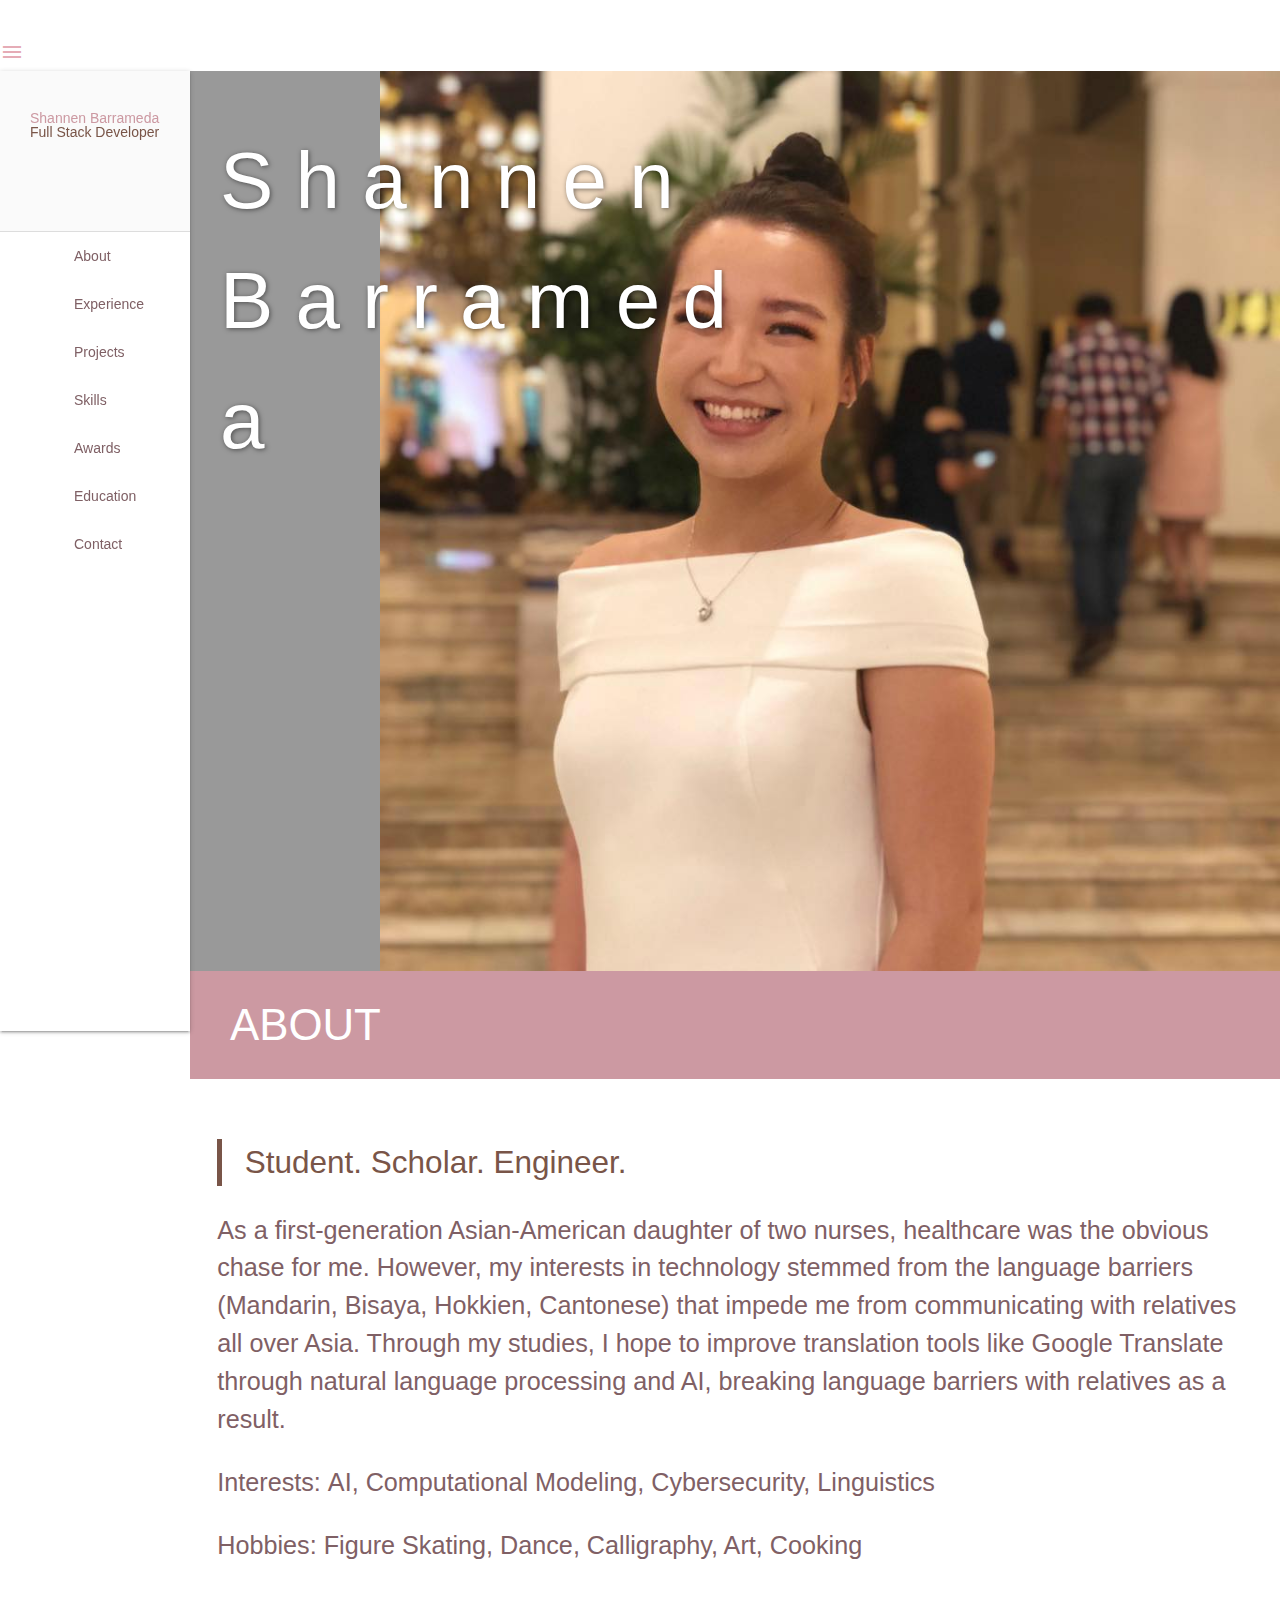
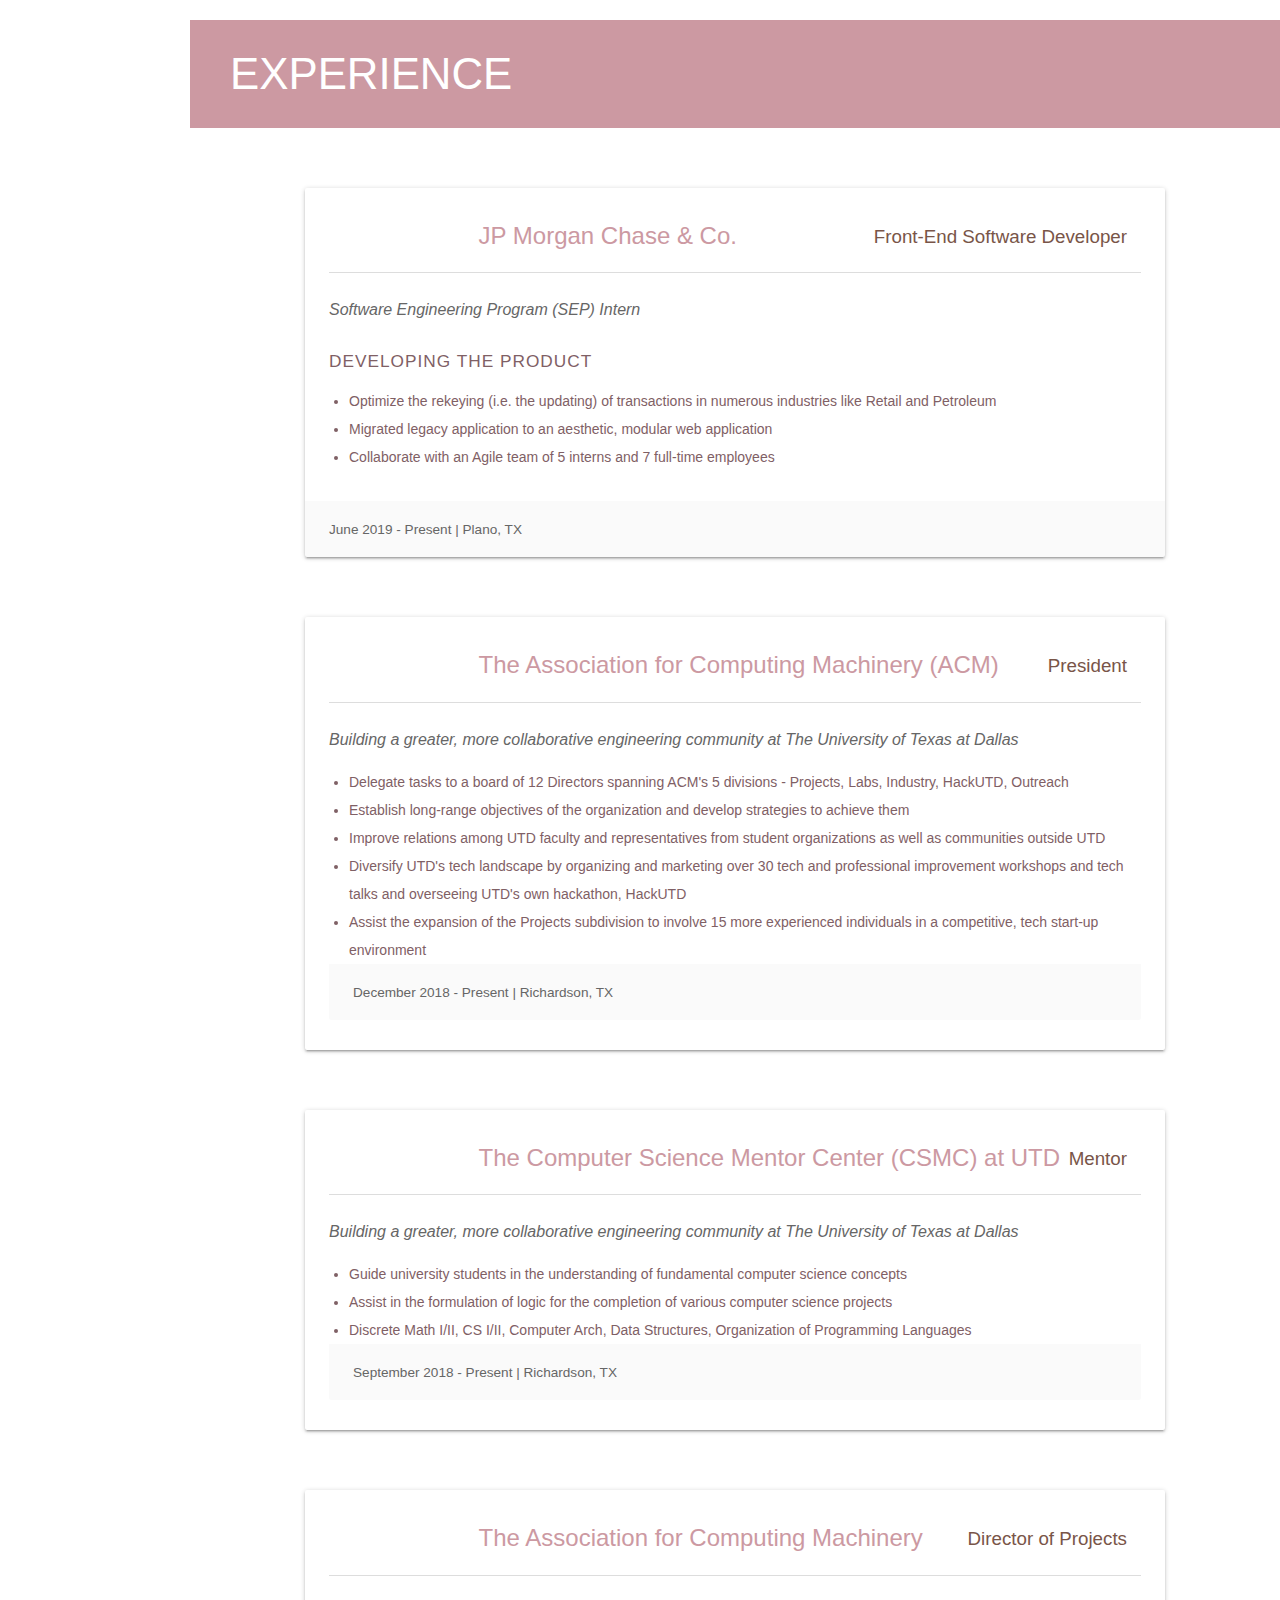
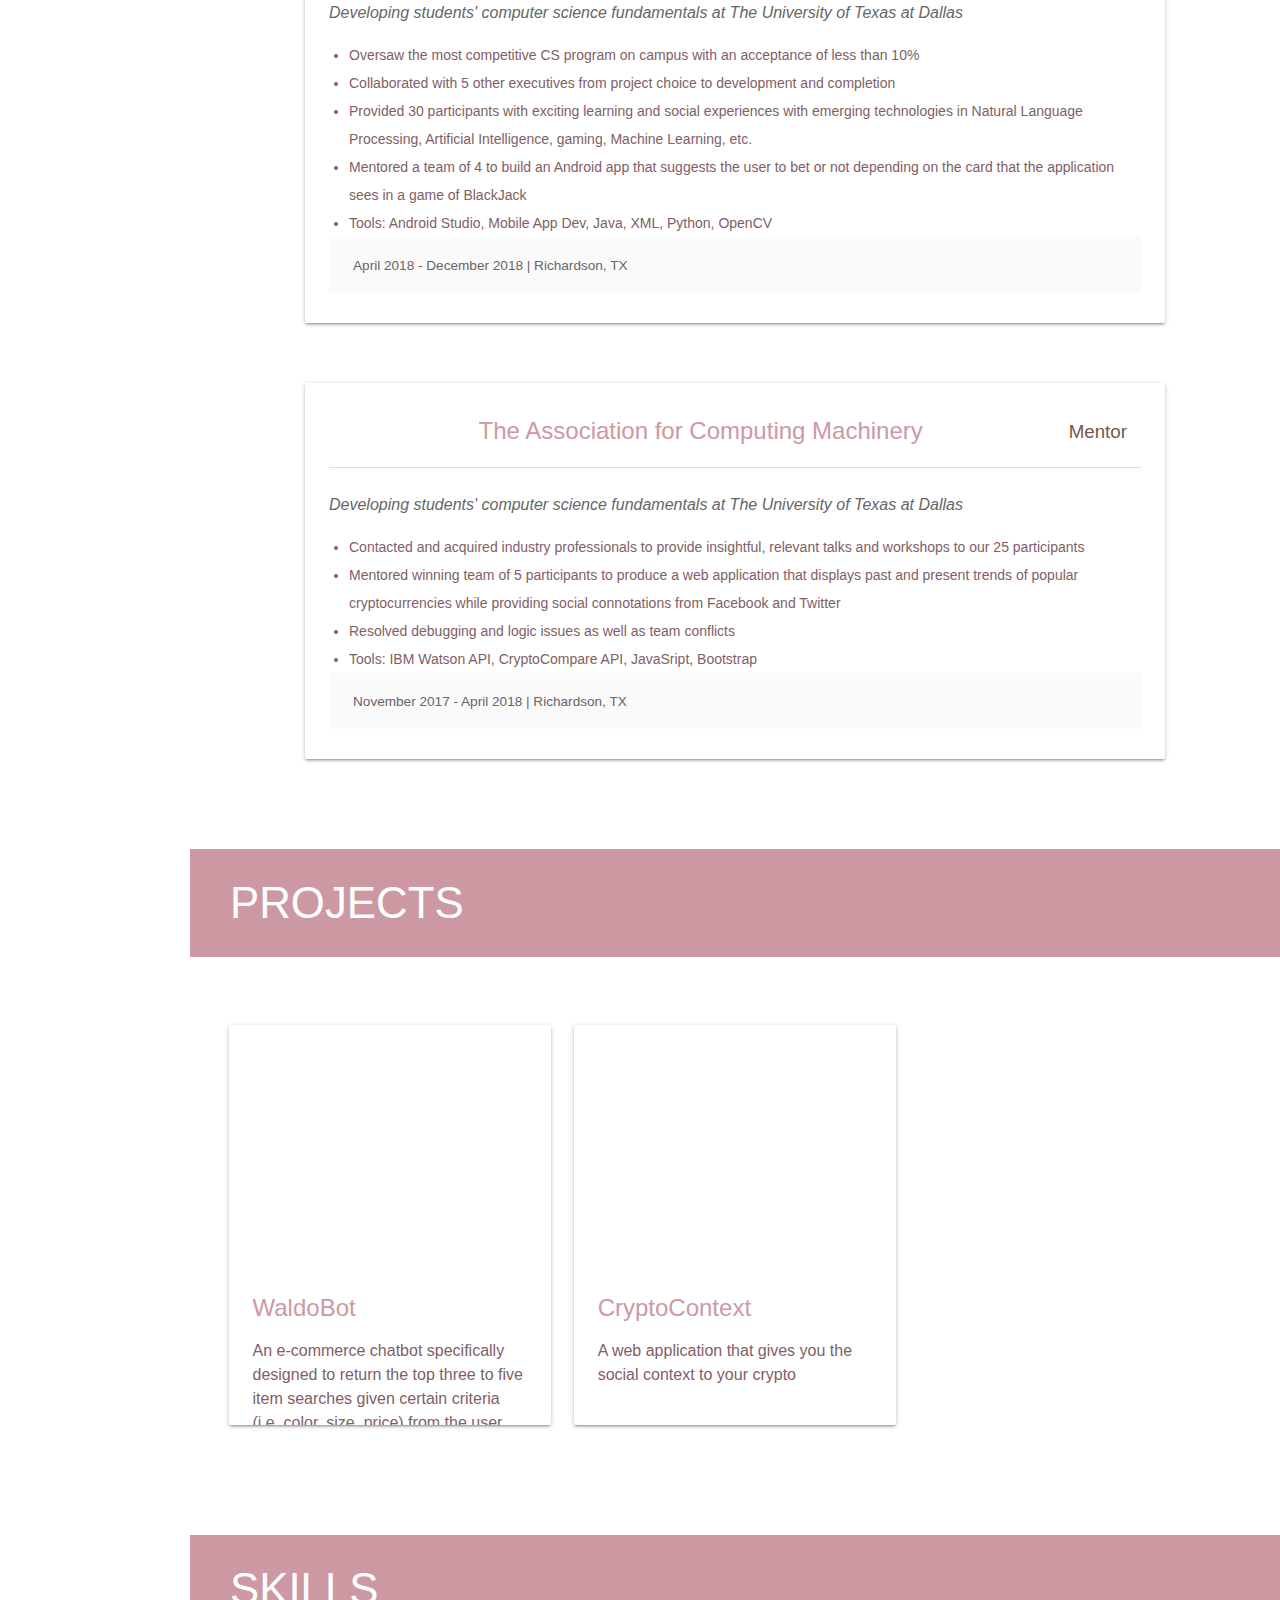
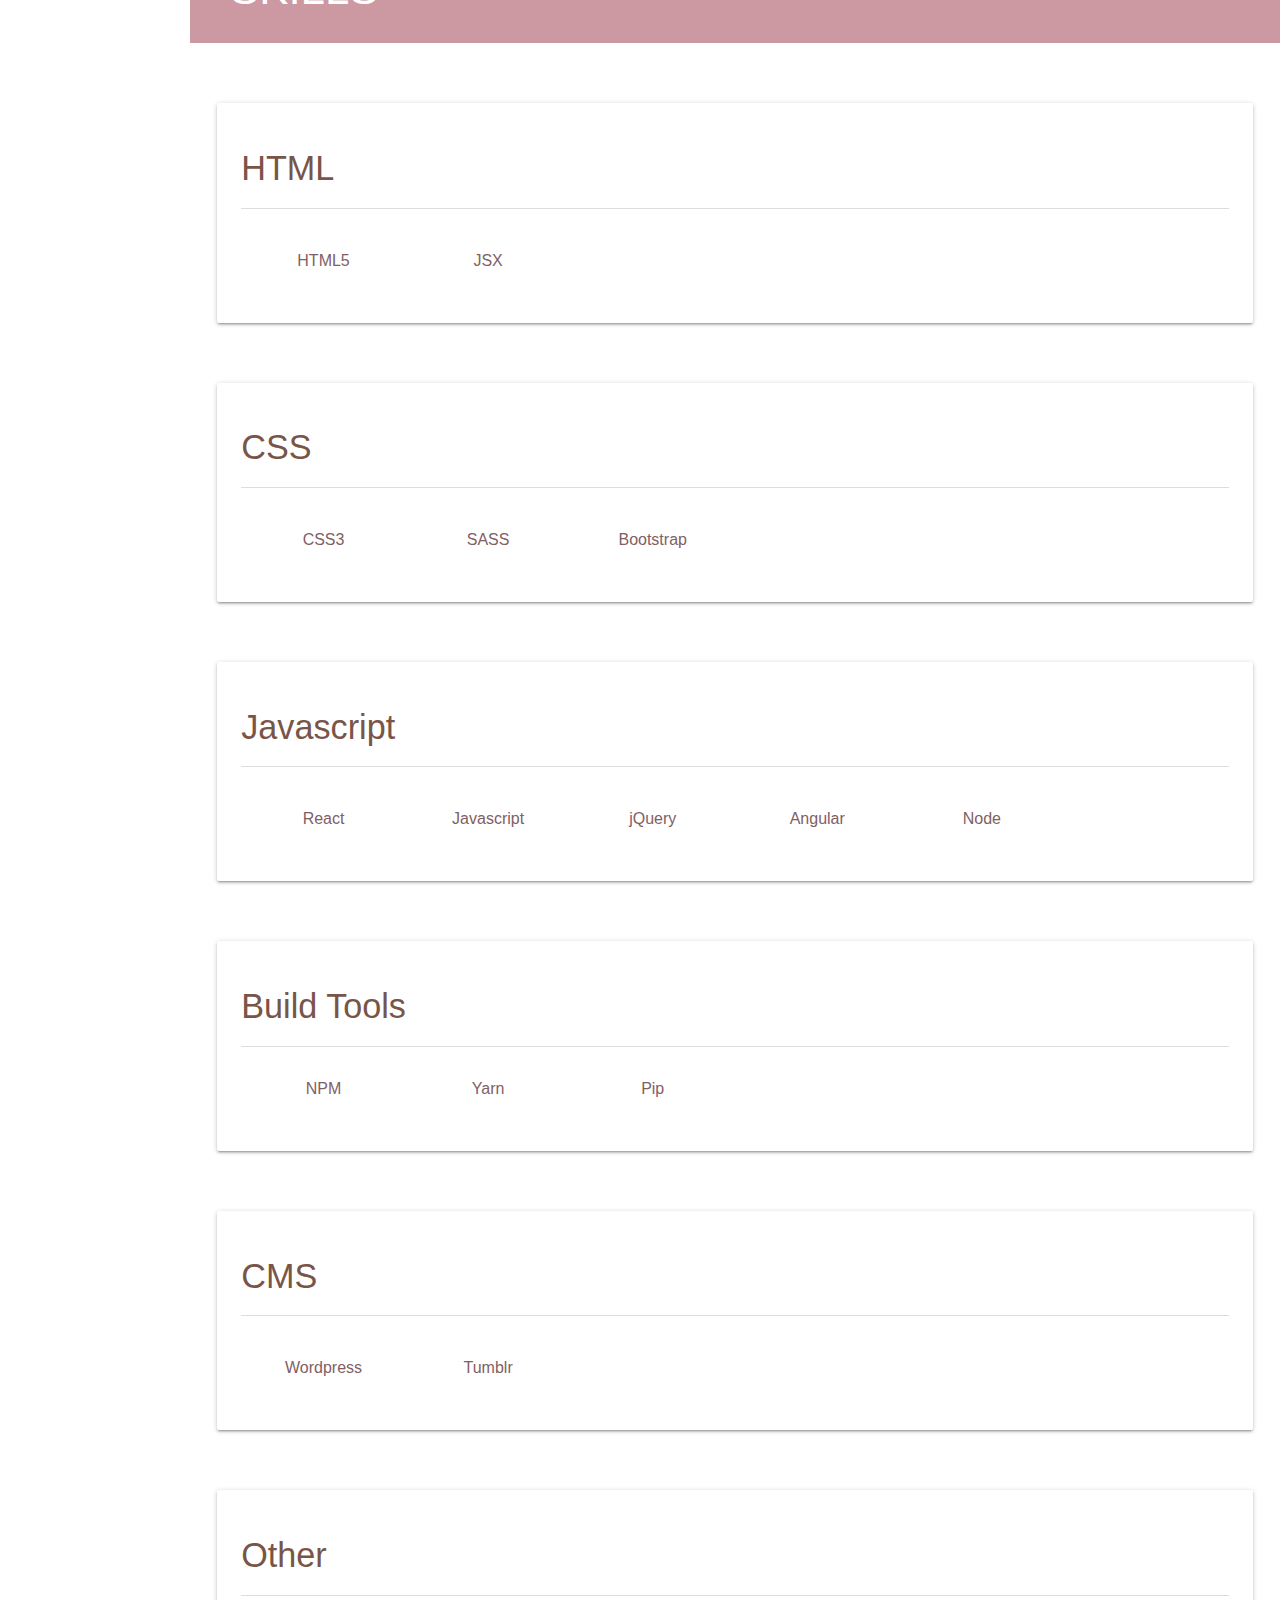
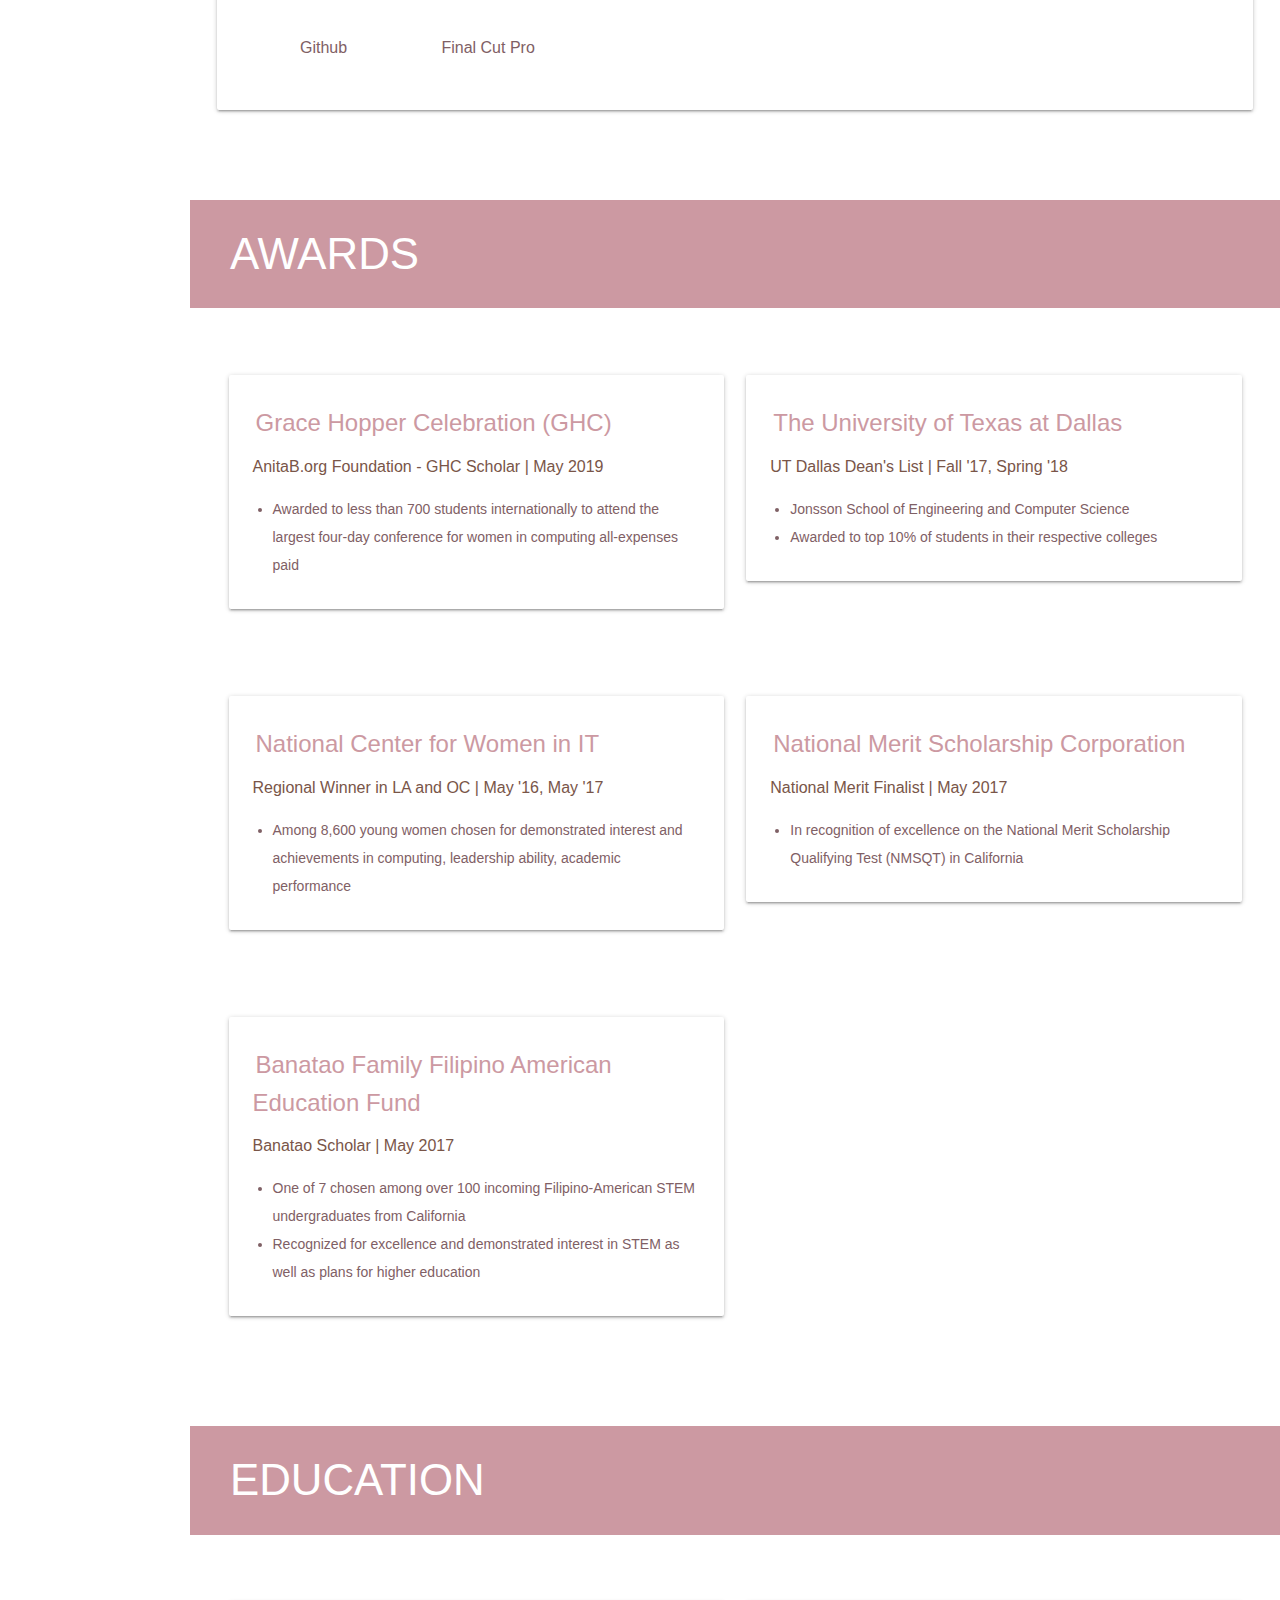
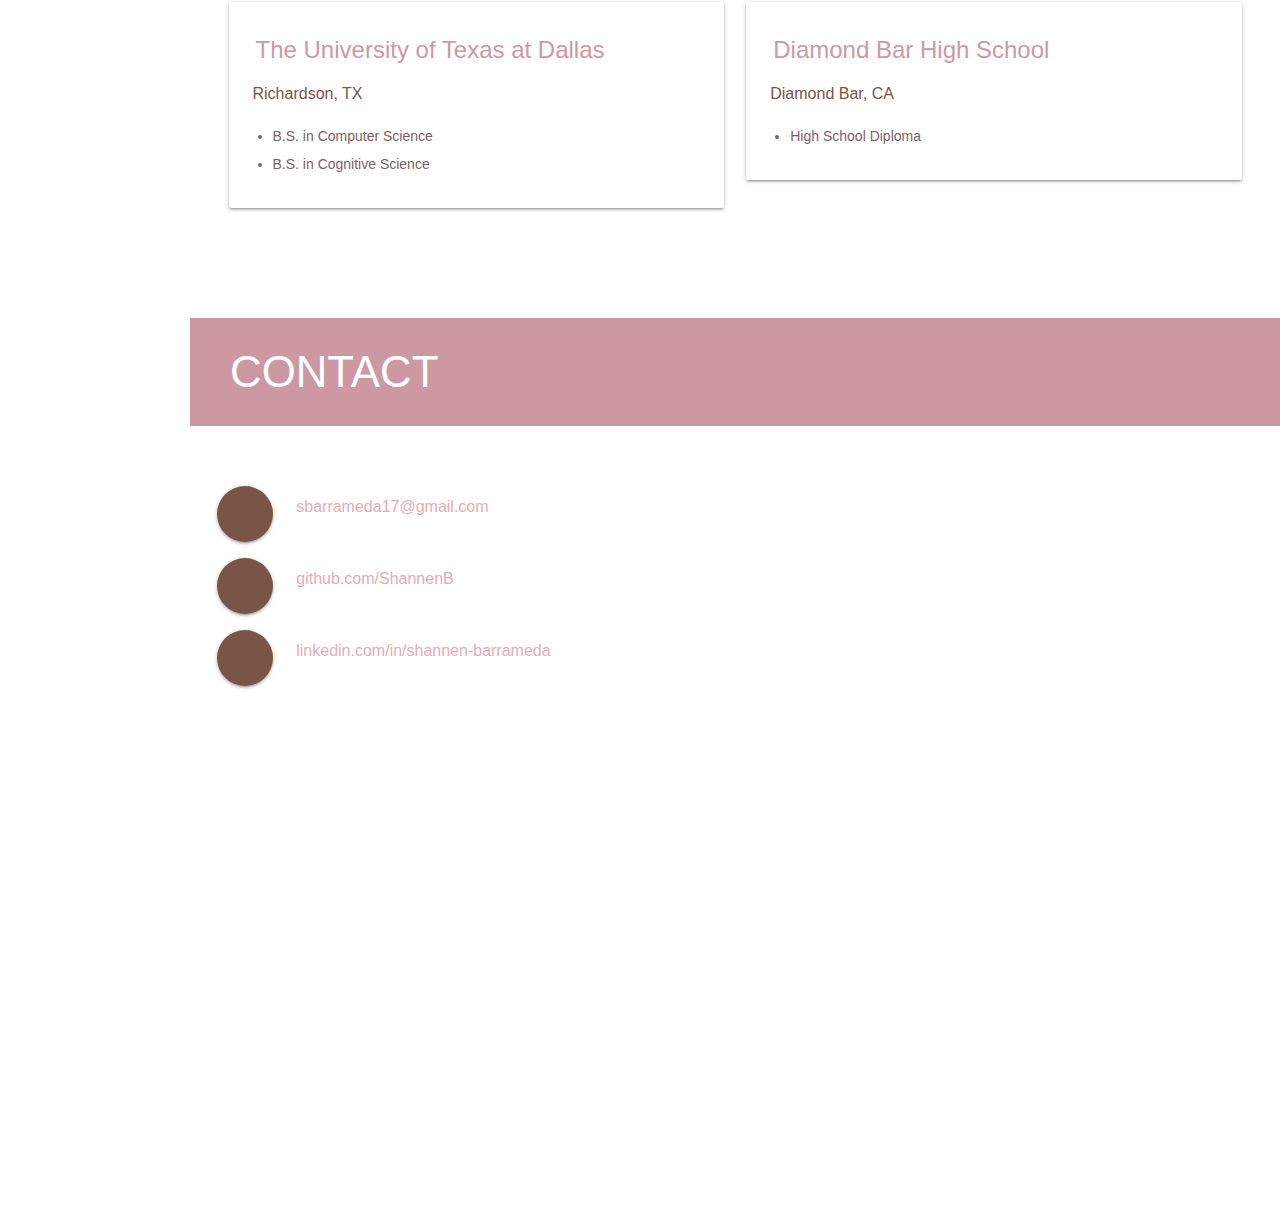
==== commit 1bd56509: "added image and about me; need to fix styling" ====
--- a/index.html
+++ b/index.html
@@ -39,6 +39,10 @@
   <link rel="icon" type="image/png" sizes="96x96" href="static/img/favicon/favicon-96x96.png">
   <link rel="icon" type="image/png" sizes="16x16" href="static/img/favicon/favicon-16x16.png">
   <link rel="manifest" href="static/img/favicon/manifest.json">
+  <!-- <link rel="stylesheet" href="http://netdna.bootstrapcdn.com/bootstrap/3.0.0/css/bootstrap.min.css"> -->
+  <!-- load bootstrap -->
+  <!-- <link rel="stylesheet" href="http://cdn.jsdelivr.net/animatecss/2.1.0/animate.min.css">load animate -->
+  <link rel="stylesheet" href="css/style.css">
   <script src="https://cdnjs.cloudflare.com/ajax/libs/materialize/1.0.0/js/materialize.min.js"></script>
   <meta name="msapplication-TileColor" content="#ffffff">
   <meta name="msapplication-TileImage" content="static/img/favicon/ms-icon-144x144.png">
@@ -47,7 +51,7 @@
     -->
   <meta name="robots" content="index, follow">
   <script>
-    window.location.replace("#main");
+    window.location.replace("#intro");
   </script>
 
   <script>
@@ -72,13 +76,13 @@
           class="brand-logo teal-text">
           <h1>Shannen Barrameda<span class="brown-text light">Full Stack Developer</span></h1>
         </a></li>
-      <li class="bold"><a href="#about"><i class="far fa-user"></i>About</a></li>
-      <li class="bold"><a href="#experience"><i class="fas fa-briefcase"></i>Experience</a></li>
-      <li><a href="#projects"><i class="fas fa-tasks"></i>Projects</a></li>
-      <li><a href="#skills"><i class="fas fa-thumbtack"></i>Skills</a></li>
-      <li><a href="#awards"><i class="fas fa-award"></i>Awards</a></li>
-      <li><a href="#education"><i class="fas fa-school"></i>Education</a></li>
-      <li><a href="#contact"><i class="far fa-address-book"></i>Contact</a></li>
+      <li class="bold"><a href="#about" id="nav"><i class="far fa-user"></i>About</a></li>
+      <li class="bold"><a href="#experience" id="nav"><i class="fas fa-briefcase"></i>Experience</a></li>
+      <li class="bold"><a href="#projects" id="nav"><i class="fas fa-tasks"></i>Projects</a></li>
+      <li class="bold"><a href="#skills" id="nav"><i class="fas fa-thumbtack"></i>Skills</a></li>
+      <li><a href="#awards" id="nav"><i class="fas fa-award"></i>Awards</a></li>
+      <li><a href="#education" id="nav"><i class="fas fa-school"></i>Education</a></li>
+      <li><a href="#contact" id="nav"><i class="far fa-address-book"></i>Contact</a></li>
     </ul>
   </nav>
   <a href="#" data-target="slide-out" class="sidenav-trigger"><i class="material-icons">menu</i></a>
@@ -86,24 +90,52 @@
 
   <main>
     <section id="intro" class="section scrollspy full-height">
-      <div class="overlay"></div>
-      <div class="container">
-        >
-
+      <div class="overlay"><img src="me.jpg" style="float: right; height: 100%"></div>
+      <div class="container">
+          <div id="logo">
+            <span id="danger">
+                <span class="dd animated bounceInDown">S</span>
+                <span class="da animated bounceInDown">h</span>
+                <span class="dn animated bounceInDown">a</span>
+                <span class="dg animated bounceInDown">n</span>
+                <span class="de animated bounceInDown">n</span>
+                <span class="dr animated bounceInDown">e</span>
+                <span class="zz animated bounceInDown">n</span>
+            </span>
+            <span id="zone">
+                <span class="zz animated bounceInDown">B</span>
+                <span class="zo animated bounceInDown">a</span>
+                <span class="zn animated bounceInDown">r</span>
+                <span class="ze animated bounceInDown">r</span>
+                <span class="dd animated bounceInDown">a</span>
+                <span class="da animated bounceInDown">m</span>
+                <span class="dn animated bounceInDown">e</span>
+                <span class="dg animated bounceInDown">d</span>
+                <span class="dr animated bounceInDown">a</span>
+            </span>
+          </div>
       </div>
     </section>
     <section id="about" class="section scrollspy">
-      <h3 class="page-title white-text teal">About</h3>
+      <h3 class="page-title white-text teal">About<a href="#experience"><i class="fas fa-chevron-circle-down"
+            style="float: right; color:white"></i></a></h3>
       <div class="container flow-text">
-        <blockquote>
-          <h2></h2>
-        </blockquote>
-
+
+        <blockquote>Student. Scholar. Engineer.</blockquote>
+        <p>As a first-generation Asian-American daughter of two nurses, healthcare was the obvious chase for me.
+          However, my interests in technology stemmed from the language barriers (Mandarin, Bisaya, Hokkien, Cantonese)
+          that impede me from communicating with relatives all over Asia. Through my studies, I hope to improve
+          translation tools like Google
+          Translate through natural language processing and AI, breaking language barriers with relatives as a result.
+        </p>
+        <p><strong>Interests: </strong>AI, Computational Modeling, Cybersecurity, Linguistics</p>
+        <p><strong>Hobbies: </strong>Figure Skating, Dance, Calligraphy, Art, Cooking</p>
 
       </div>
     </section>
     <section id="experience" class="section scrollspy">
-      <h3 class="page-title white-text teal">Experience</h3>
+      <h3 class="page-title white-text teal">Experience<a href="#projects"><i class="fas fa-chevron-circle-down"
+            style="float: right; color:white"></i></a></h3>
       <div class="container">
         <div class="card">
           <div class="card-content">
@@ -137,14 +169,15 @@
               <div class="col s12 m10">
                 <p>
                   <span class="card-title">
-                    <a href="https://www.acmutd.co/" target="_blank"
-                      class="teal-text hoverline">The Association for Computing Machinery (ACM)</a>
+                    <a href="https://www.acmutd.co/" target="_blank" class="teal-text hoverline">The Association for
+                      Computing Machinery (ACM)</a>
                   </span>
                 </p>
               </div>
             </div>
             <div class="role brown-text">President</div>
-            <p><em class="grey-text">Building a greater, more collaborative engineering community at The University of Texas at Dallas</em></p> 
+            <p><em class="grey-text">Building a greater, more collaborative engineering community at The University of
+                Texas at Dallas</em></p>
             <ul>
               <li> Delegate tasks to a board of 12 Directors spanning ACM's 5 divisions - Projects, Labs, Industry,
                 HackUTD, Outreach</li>
@@ -163,106 +196,148 @@
           </div>
         </div>
         <div class="card">
-            <div class="card-content">
-              <div class="row">
-                <div class="col s12 m2"></div>
-                <div class="col s12 m10">
-                  <p>
-                    <span class="card-title">
-                      <a href="https://csmc.utdallas.edu/" target="_blank"
-                        class="teal-text hoverline">The Computer Science Mentor Center (CSMC) at UTD</a>
-                    </span>
-                  </p>
-                </div>
-              </div>
-              <div class="role brown-text">Mentor</div>
-              <p><em class="grey-text">Building a greater, more collaborative engineering community at The University of Texas at Dallas</em></p> 
-              <ul>
-                 <li> Guide university students in the understanding of fundamental computer science concepts</li>
-                 <li>Assist in the formulation of logic for the completion of various computer science projects</li>
-                 <li>Discrete Math I/II, CS I/II, Computer Arch, Data Structures, Organization of Programming Languages</li>
-              </ul>
-              <div class="card-action"><span>September 2018 - Present | Richardson, TX</span></div>
-            </div>
-          </div>
-          <div class="card">
-              <div class="card-content">
-                <div class="row">
-                    <div class="col s12 m2"></div>
-                    <div class="col s12 m10">
-                      <p>
-                        <span class="card-title">
-                          <a href="https://www.acmutd.co/" target="_blank"
-                            class="teal-text hoverline">The Association for Computing Machinery</a>
-                        </span>
-                      </p>
-                    </div>
-                </div>
-                <div class="role brown-text">Director of Projects</div>
-                <p><em class="grey-text">Developing students' computer science fundamentals at The University of Texas at Dallas</em></p> 
-                <ul>
-                     <li>Oversaw the most competitive CS program on campus with an acceptance of less than 10%</li> 
-                     <li>Collaborated with 5 other executives from project choice to development and completion</li>
-                     <li>Provided 30 participants with exciting learning and social experiences with emerging technologies in Natural Language Processing, Artificial Intelligence, gaming, Machine Learning, etc. </li>
-                     <li>Mentored a team of 4 to build an Android app that suggests the user to bet or not depending on the card that the application sees in a game of BlackJack</li>
-                     <li>Tools: Android Studio, Mobile App Dev, Java, XML, Python, OpenCV</li>
-                </ul>
-                <div class="card-action"><span>April 2018 - December 2018 | Richardson, TX</span></div>
-              </div>
-            </div>
-            <div class="card">
-                <div class="card-content">
-                  <div class="row">
-                      <div class="col s12 m2"></div>
-                      <div class="col s12 m10">
-                        <p>
-                          <span class="card-title">
-                            <a href="https://www.acmutd.co/" target="_blank"
-                              class="teal-text hoverline">The Association for Computing Machinery</a>
-                          </span>
-                        </p>
-                      </div>
-                  </div>
-                  <div class="role brown-text">Mentor</div>
-                  <p><em class="grey-text">Developing students' computer science fundamentals at The University of Texas at Dallas</em></p> 
-                  <ul>
-                       <li>Contacted and acquired industry professionals to provide insightful, relevant talks and workshops to our 25 participants</li>
-                       <li>Mentored winning team of 5 participants to produce a web application that displays past and present trends of popular cryptocurrencies while providing social connotations from Facebook and Twitter</li>
-                       <li>Resolved debugging and logic issues as well as team conflicts</li>
-                       <li>Tools: IBM Watson API, CryptoCompare API, JavaSript, Bootstrap</li>
-                  </ul>
-                  <div class="card-action"><span>November 2017 - April 2018 | Richardson, TX</span></div>
-                </div>
-              </div>
-          
+          <div class="card-content">
+            <div class="row">
+              <div class="col s12 m2"></div>
+              <div class="col s12 m10">
+                <p>
+                  <span class="card-title">
+                    <a href="https://csmc.utdallas.edu/" target="_blank" class="teal-text hoverline">The Computer
+                      Science Mentor Center (CSMC) at UTD</a>
+                  </span>
+                </p>
+              </div>
+            </div>
+            <div class="role brown-text">Mentor</div>
+            <p><em class="grey-text">Building a greater, more collaborative engineering community at The University of
+                Texas at Dallas</em></p>
+            <ul>
+              <li> Guide university students in the understanding of fundamental computer science concepts</li>
+              <li>Assist in the formulation of logic for the completion of various computer science projects</li>
+              <li>Discrete Math I/II, CS I/II, Computer Arch, Data Structures, Organization of Programming Languages
+              </li>
+            </ul>
+            <div class="card-action"><span>September 2018 - Present | Richardson, TX</span></div>
+          </div>
+        </div>
+        <div class="card">
+          <div class="card-content">
+            <div class="row">
+              <div class="col s12 m2"></div>
+              <div class="col s12 m10">
+                <p>
+                  <span class="card-title">
+                    <a href="https://www.acmutd.co/" target="_blank" class="teal-text hoverline">The Association for
+                      Computing Machinery</a>
+                  </span>
+                </p>
+              </div>
+            </div>
+            <div class="role brown-text">Director of Projects</div>
+            <p><em class="grey-text">Developing students' computer science fundamentals at The University of Texas at
+                Dallas</em></p>
+            <ul>
+              <li>Oversaw the most competitive CS program on campus with an acceptance of less than 10%</li>
+              <li>Collaborated with 5 other executives from project choice to development and completion</li>
+              <li>Provided 30 participants with exciting learning and social experiences with emerging technologies in
+                Natural Language Processing, Artificial Intelligence, gaming, Machine Learning, etc. </li>
+              <li>Mentored a team of 4 to build an Android app that suggests the user to bet or not depending on the
+                card that the application sees in a game of BlackJack</li>
+              <li>Tools: Android Studio, Mobile App Dev, Java, XML, Python, OpenCV</li>
+            </ul>
+            <div class="card-action"><span>April 2018 - December 2018 | Richardson, TX</span></div>
+          </div>
+        </div>
+        <div class="card">
+          <div class="card-content">
+            <div class="row">
+              <div class="col s12 m2"></div>
+              <div class="col s12 m10">
+                <p>
+                  <span class="card-title">
+                    <a href="https://www.acmutd.co/" target="_blank" class="teal-text hoverline">The Association for
+                      Computing Machinery</a>
+                  </span>
+                </p>
+              </div>
+            </div>
+            <div class="role brown-text">Mentor</div>
+            <p><em class="grey-text">Developing students' computer science fundamentals at The University of Texas at
+                Dallas</em></p>
+            <ul>
+              <li>Contacted and acquired industry professionals to provide insightful, relevant talks and workshops to
+                our 25 participants</li>
+              <li>Mentored winning team of 5 participants to produce a web application that displays past and present
+                trends of popular cryptocurrencies while providing social connotations from Facebook and Twitter</li>
+              <li>Resolved debugging and logic issues as well as team conflicts</li>
+              <li>Tools: IBM Watson API, CryptoCompare API, JavaSript, Bootstrap</li>
+            </ul>
+            <div class="card-action"><span>November 2017 - April 2018 | Richardson, TX</span></div>
+          </div>
+        </div>
+
       </div>
       </div>
     </section>
     <section id="projects" class="section scrollspy">
-      <h3 class="page-title white-text teal">Projects</h3>
+      <h3 class="page-title white-text teal">Projects<a href="#skills"><i class="fas fa-chevron-circle-down"
+            style="float: right; color:white"></i></a></h3>
       <div class="container">
         <div class="row">
-          <!-- Interpol8r-->
           <div class="col s12 m6 l4">
             <div class="card medium">
               <div class="card-image waves-effect waves-block waves-light"></div>
-              <div class="card-content"><span class="card-title activator teal-text hoverline"><i
-                    class="mdi-navigation-more-vert right"></i></span>
-
-              </div>
-              <div class="card-reveal"><span class="card-title brown-text">Accomplishments<i
-                    class="mdi-navigation-close right"></i></span>
-
+              <div class="card-content"><span class="card-title activator teal-text hoverline">WaldoBot<i
+                    class="fas fa-ellipsis-v" style="float:right"></i></span>
+                <p>An e-commerce chatbot specifically designed to return the top three to five item searches given
+                  certain criteria (i.e. color, size, price) from the user </p>
+              </div>
+              <div class="card-reveal"><span class="card-title brown-text">Accomplishments</span>
+                <ul>
+                  <li>user can easily snap a photo of an item he or she wants to search for or get the URL of an item's
+                    photo to tell WaldoBot what to search for through <strong>natural language processing</strong>, and
+                    machine learning.
+                  </li>
+                  <li>Utilize Clarifai API to employ <strong>image recognition</strong> in JavaScript to develop a
+                    shopping assistant
+                    chatbot</li>
+                  <li>Purpose: Once an image of an item is uploaded (via URL or bytes), the image is run through API to
+                    return a string of keywords that can then be used to search the item.</li>
+                </ul>
                 <div class="card-action"></div>
               </div>
             </div>
           </div>
-          <!-- BlogSpire-->
+          <div class="col s12 m6 l4">
+            <div class="card medium">
+              <div class="card-image waves-effect waves-block waves-light"></div>
+              <div class="card-content"><span class="card-title activator teal-text hoverline">CryptoContext<i
+                    class="fas fa-ellipsis-v" style="float:right"></i></span>
+                <p>A web application that gives you the social context to your crypto</p>
+              </div>
+              <div class="card-reveal"><span class="card-title brown-text">Accomplishments</span>
+                <ul>
+                  <li></li>Designed to provide social contexts of cryptocurrencies: how posts on Facebook and Twitter
+                  reflect the positive or negative connotation individuals have regarding crypto<li></li>
+                  <li>Built with Bootstrap, Highcharts.js, Node.js, Express, and CryptoCompare API</li>
+                </ul>
+                <div class="card-action"><a aria-label="Visit CryptoContext" href="https://cryptocontext.info/"
+                    target="_blank" data-position="top" data-tooltip="View Online"
+                    class="btn-floating btn-large waves-effect waves-light brown tooltipped"><i
+                      class="fa fa-external-link"></i></a><a aria-label="Visit the GitHub repo for Interpol8r project"
+                    href="https://github.com/ShannenB/CryptoTracker" target="_blank" data-position="top"
+                    data-tooltip="View Source"
+                    class="btn-floating btn-large waves-effect waves-light brown tooltipped"><i
+                      class="fa fa-github"></i></a></div>
+              </div>
+            </div>
+          </div>
         </div>
       </div>
     </section>
     <section id="skills" class="section scrollspy">
-      <h3 class="page-title white-text teal">Skills</h3>
+      <h3 class="page-title white-text teal">Skills<a href="#awards"><i class="fas fa-chevron-circle-down"
+            style="float: right; color:white"></i></a></h3>
       <div class="container">
         <div class="card">
           <div class="card-content">
@@ -333,79 +408,92 @@
       </div>
     </section>
     <section id="awards" class="section scrollspy">
-      <h3 class="page-title white-text teal">Awards</h3>
+      <h3 class="page-title white-text teal">Awards<a href="#education"><i class="fas fa-chevron-circle-down"
+            style="float: right; color:white"></i></a></h3>
       <div class="container">
         <div class="row">
           <div class="col s12 m6">
             <div class="card">
               <div class="card-content">
-                  <p><span class="card-title"><a href="https://ghc.anitab.org/" target="_blank" class="teal-text hoverline">Grace Hopper Celebration (GHC)</a></span></p>
-                  <p class="brown-text">AnitaB.org Foundation - GHC Scholar | May 2019</p>
-                  <ul>
-                    <li>Awarded to less than 700 students internationally to attend the largest four-day conference for women in computing all-expenses paid</li>
-                  </ul>
-              </div>
-            </div>
-          </div>
-          <div class="col s12 m6">
-              <div class="card">
-                <div class="card-content">
-                    <p><span class="card-title"><a href="https://utdallas.edu/" target="_blank" class="teal-text hoverline">The University of Texas at Dallas</a></span></p>
-                    <p class="brown-text">UT Dallas Dean's List | Fall '17, Spring '18</p>
-                    <ul>
-                      <li>Jonsson School of Engineering and Computer Science</li>
-                      <li>Awarded to top 10% of students in their respective colleges</li>
-                    </ul>
-                </div>
-              </div>
-            </div>
+                <p><span class="card-title"><a href="https://ghc.anitab.org/" target="_blank"
+                      class="teal-text hoverline">Grace Hopper Celebration (GHC)</a></span></p>
+                <p class="brown-text">AnitaB.org Foundation - GHC Scholar | May 2019</p>
+                <ul>
+                  <li>Awarded to less than 700 students internationally to attend the largest four-day conference for
+                    women in computing all-expenses paid</li>
+                </ul>
+              </div>
+            </div>
+          </div>
+          <div class="col s12 m6">
+            <div class="card">
+              <div class="card-content">
+                <p><span class="card-title"><a href="https://utdallas.edu/" target="_blank"
+                      class="teal-text hoverline">The University of Texas at Dallas</a></span></p>
+                <p class="brown-text">UT Dallas Dean's List | Fall '17, Spring '18</p>
+                <ul>
+                  <li>Jonsson School of Engineering and Computer Science</li>
+                  <li>Awarded to top 10% of students in their respective colleges</li>
+                </ul>
+              </div>
+            </div>
+          </div>
         </div>
         <div class="row">
-            <div class="col s12 m6">
-                <div class="card">
-                    <div class="card-content">
-                        <p><span class="card-title"><a href="https://www.ncwit.org/project/aspirations-computing" target="_blank" class="teal-text hoverline">National Center for Women in IT</a></span></p>
-                        <p class="brown-text">Regional Winner in LA and OC | May '16, May '17</p>
-                        <ul>
-                            <li>Among 8,600 young women chosen for demonstrated interest and achievements in computing, leadership ability, academic performance</li>
-                        </ul>
-                    </div>
-                  </div>
-            </div>
-            <div class="col s12 m6">
-                
-                    <div class="card">
-                      <div class="card-content">
-                          <p><span class="card-title"><a href="https://www.nationalmerit.org/s/1758/start.aspx?gid=2&pgid=61" target="_blank" class="teal-text hoverline">National Merit Scholarship Corporation</a></span></p>
-                          <p class="brown-text">National Merit Finalist | May 2017</p>
-                          <ul>
-                            <li>In recognition of excellence on the National Merit Scholarship Qualifying Test (NMSQT) in California</li>
-                          </ul>
-                      </div>
-                    </div>
-                  </div>
-                
-          </div>
-          <div class="row">
-            <div class="col s12 m6">
-                <div class="card">
-                    <div class="card-content">
-                        <p><span class="card-title"><a href="http://asianpacificfund.org/what-we-do/scholarships/apply-for-scholarship/#banatao" target="_blank" class="teal-text hoverline">Banatao Family Filipino American Education Fund</a></span></p>
-                        <p class="brown-text">Banatao Scholar | May 2017</p>
-                        <ul>
-                          <li>One of 7 chosen among over 100 incoming Filipino-American STEM undergraduates from California</li>
-                          <li>Recognized for excellence and demonstrated interest in STEM as well as plans for higher education</li>
-                        </ul>
-                    </div>
-                  </div>
-              </div>
-              
-            </div>
-          
+          <div class="col s12 m6">
+            <div class="card">
+              <div class="card-content">
+                <p><span class="card-title"><a href="https://www.ncwit.org/project/aspirations-computing"
+                      target="_blank" class="teal-text hoverline">National Center for Women in IT</a></span></p>
+                <p class="brown-text">Regional Winner in LA and OC | May '16, May '17</p>
+                <ul>
+                  <li>Among 8,600 young women chosen for demonstrated interest and achievements in computing, leadership
+                    ability, academic performance</li>
+                </ul>
+              </div>
+            </div>
+          </div>
+          <div class="col s12 m6">
+
+            <div class="card">
+              <div class="card-content">
+                <p><span class="card-title"><a href="https://www.nationalmerit.org/s/1758/start.aspx?gid=2&pgid=61"
+                      target="_blank" class="teal-text hoverline">National Merit Scholarship Corporation</a></span></p>
+                <p class="brown-text">National Merit Finalist | May 2017</p>
+                <ul>
+                  <li>In recognition of excellence on the National Merit Scholarship Qualifying Test (NMSQT) in
+                    California</li>
+                </ul>
+              </div>
+            </div>
+          </div>
+
+        </div>
+        <div class="row">
+          <div class="col s12 m6">
+            <div class="card">
+              <div class="card-content">
+                <p><span class="card-title"><a
+                      href="http://asianpacificfund.org/what-we-do/scholarships/apply-for-scholarship/#banatao"
+                      target="_blank" class="teal-text hoverline">Banatao Family Filipino American Education
+                      Fund</a></span></p>
+                <p class="brown-text">Banatao Scholar | May 2017</p>
+                <ul>
+                  <li>One of 7 chosen among over 100 incoming Filipino-American STEM undergraduates from California</li>
+                  <li>Recognized for excellence and demonstrated interest in STEM as well as plans for higher education
+                  </li>
+                </ul>
+              </div>
+            </div>
+          </div>
+
+        </div>
+
       </div>
     </section>
     <section id="education" class="section scrollspy">
-      <h3 class="page-title white-text teal">Education</h3>
+      <h3 class="page-title white-text teal">Education<a href="#contact"><i class="fas fa-chevron-circle-down"
+            style="float: right; color:white"></i></a></h3>
       <div class="container">
         <div class="row">
           <div class="col s12 m6">
--- a/static/css/styles.css
+++ b/static/css/styles.css
@@ -426,4 +426,70 @@
 	#intro.section {
 		background-position-x: 30%;
 	}
-}+}
+
+
+
+/* BASE
+============================================================================= */
+@import url(http://fonts.googleapis.com/css?family=Offside);
+
+html                            { overflow-y:scroll; }
+body                            { margin-top:40px; }
+
+/* HEADER
+============================================================================= */
+#header                         { margin-bottom:50px; }
+
+    /* logo */
+    #logo                       { color:#FFF; ; font-size:80px; width: 60%; margin-bottom:50px; margin-top:50px; }
+    #logo span                  { display:inline-block; }
+
+/* MAIN NAV
+============================================================================= */
+#main-nav                       { margin-bottom:30px; }
+
+/* SIDEBAR
+============================================================================= */
+#sidebar                        {  }
+
+#sidebar-nav                    {  }
+#sidebar-nav ul                 { list-style:none; padding-left:0; }
+#sidebar-nav li                 {  }
+#sidebar-nav a                  { background:#428bca; color:#FFF; display:block; margin-bottom:10px; padding:20px; text-transform:uppercase;
+    border-radius:2px; -moz-border-radius:2px; -webkit-border-radius:2px;
+}
+    #sidebar-nav a:hover        { background:#3276b1; text-decoration:none; }
+
+/* CONTENT
+============================================================================= */
+#content                        { background:#FFF; min-height:400px; padding:20px;
+    border-radius:2px; -moz-border-radius:2px; -webkit-border-radius:2px;
+}
+#content img                    { border-radius:2px; -moz-border-radius:2px; -webkit-border-radius:2px; }
+
+/* ANIMATIONS
+============================================================================= */
+
+    /* logo */
+    .dd                         { animation-delay:0.2s; -moz-animation-delay:0.2s; -webkit-animation-delay:0.2s; }
+    .da                         { animation-delay:0.8s; -moz-animation-delay:0.8s; -webkit-animation-delay:0.8s; }
+    .dn                         { animation-delay:0.6s; -moz-animation-delay:0.6s; -webkit-animation-delay:0.6s; }
+    .dg                         { animation-delay:1s; -moz-animation-delay:1s; -webkit-animation-delay:1s; }
+    .de                         { animation-delay:0.4s; -moz-animation-delay:0.4s; -webkit-animation-delay:0.4s; }
+    .dr                         { animation-delay:1.2s; -moz-animation-delay:1.2s; -webkit-animation-delay:1.2s; }
+
+    .zz                         { animation-delay:1.4s; -moz-animation-delay:1.4s; -webkit-animation-delay:1.4s; }
+    .zo                         { animation-delay:0.4s; -moz-animation-delay:0.4s; -webkit-animation-delay:0.4s; }
+    .zn                         { animation-delay:0.6s; -moz-animation-delay:0.6s; -webkit-animation-delay:0.6s; }
+    .ze                         { animation-delay:0.5s; -moz-animation-delay:0.5s; -webkit-animation-delay:0.5s; }
+
+    /* sidebar */
+    #side-home                  { animation-delay:0.2s; -moz-animation-delay:0.2s; -webkit-animation-delay:0.2s; }
+    #side-about                 { animation-delay:0.6s; -moz-animation-delay:0.6s; -webkit-animation-delay:0.6s; }
+    #side-work                  { animation-delay:0.8s; -moz-animation-delay:0.8s; -webkit-animation-delay:0.8s; }
+    #side-contact               { animation-delay:0.3s; -moz-animation-delay:0.3s; -webkit-animation-delay:0.3s; }
+
+    /* content */
+    #content                    { animation-delay:1.5s; -moz-animation-delay:1.5s; -webkit-animation-delay:1.5s; }
+        #content img            { animation-delay:1.7s; -moz-animation-delay:1.7s; -webkit-animation-delay:1.7s; }